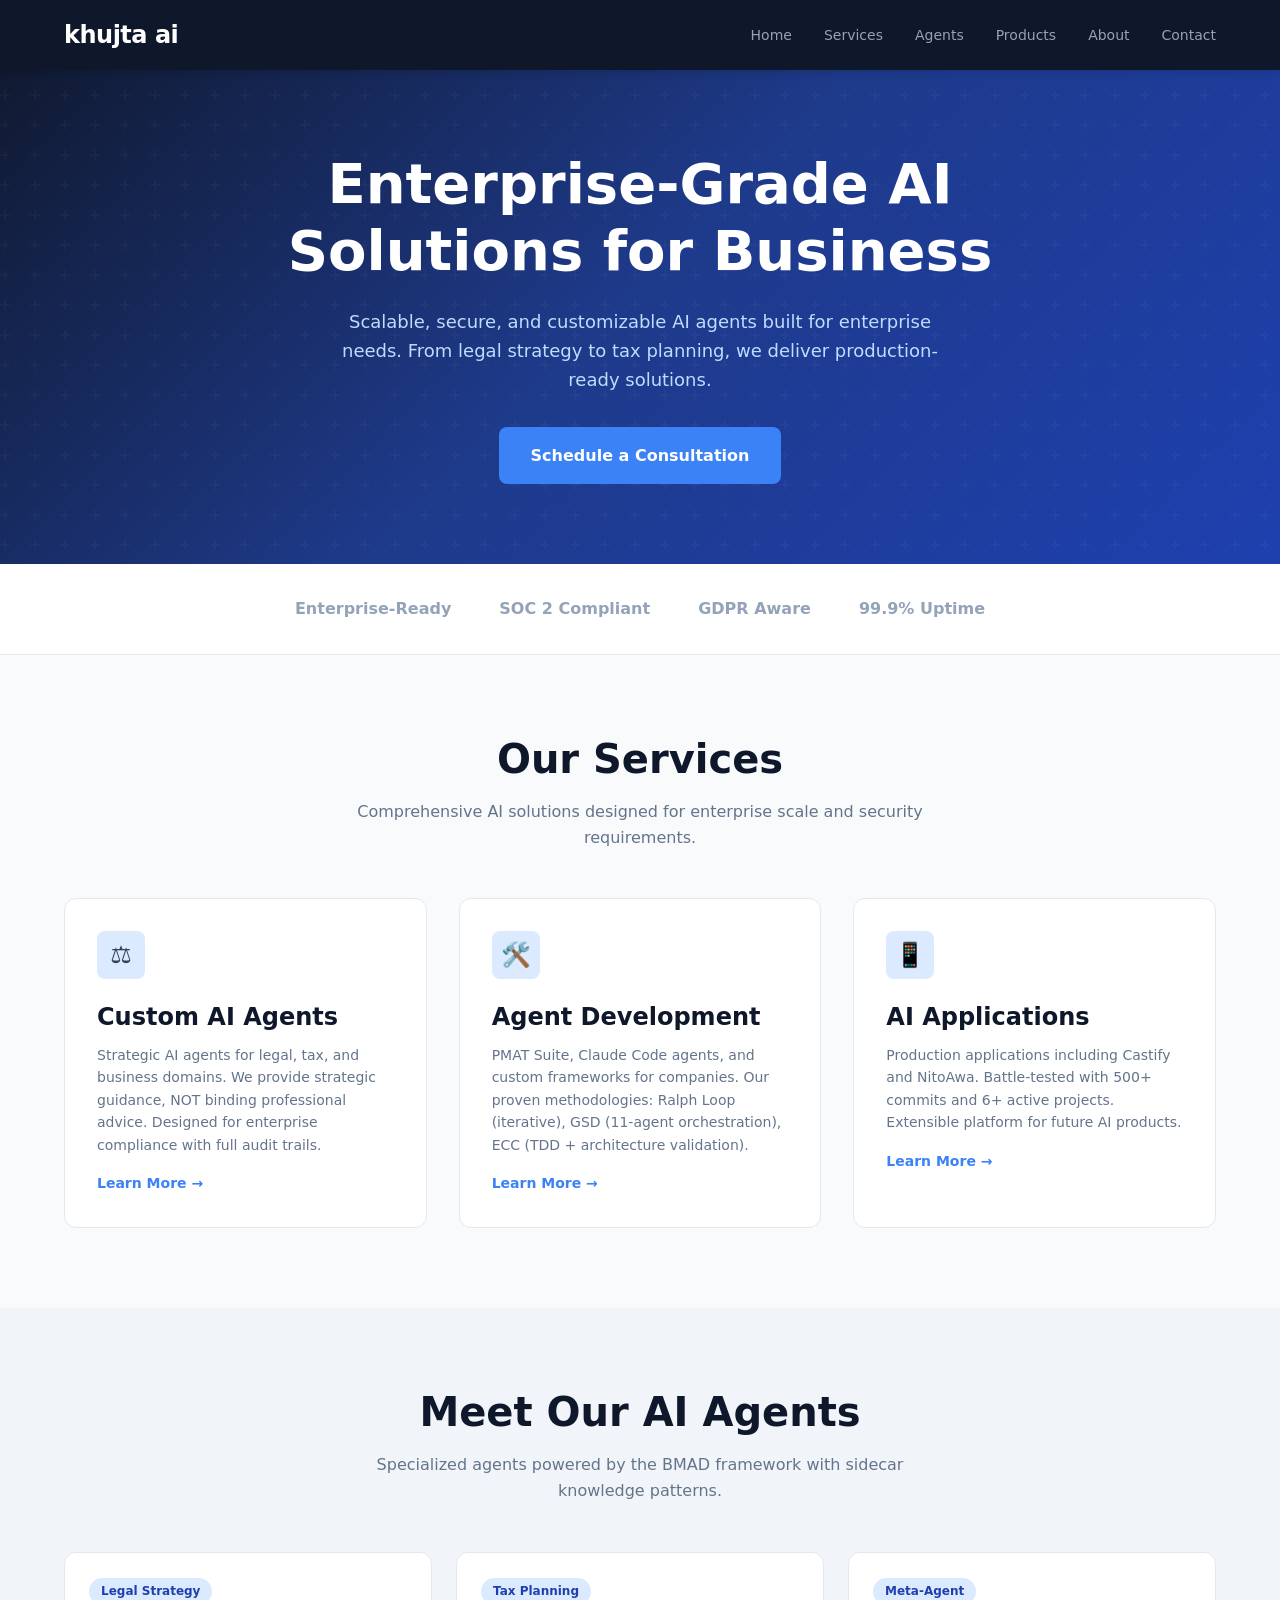
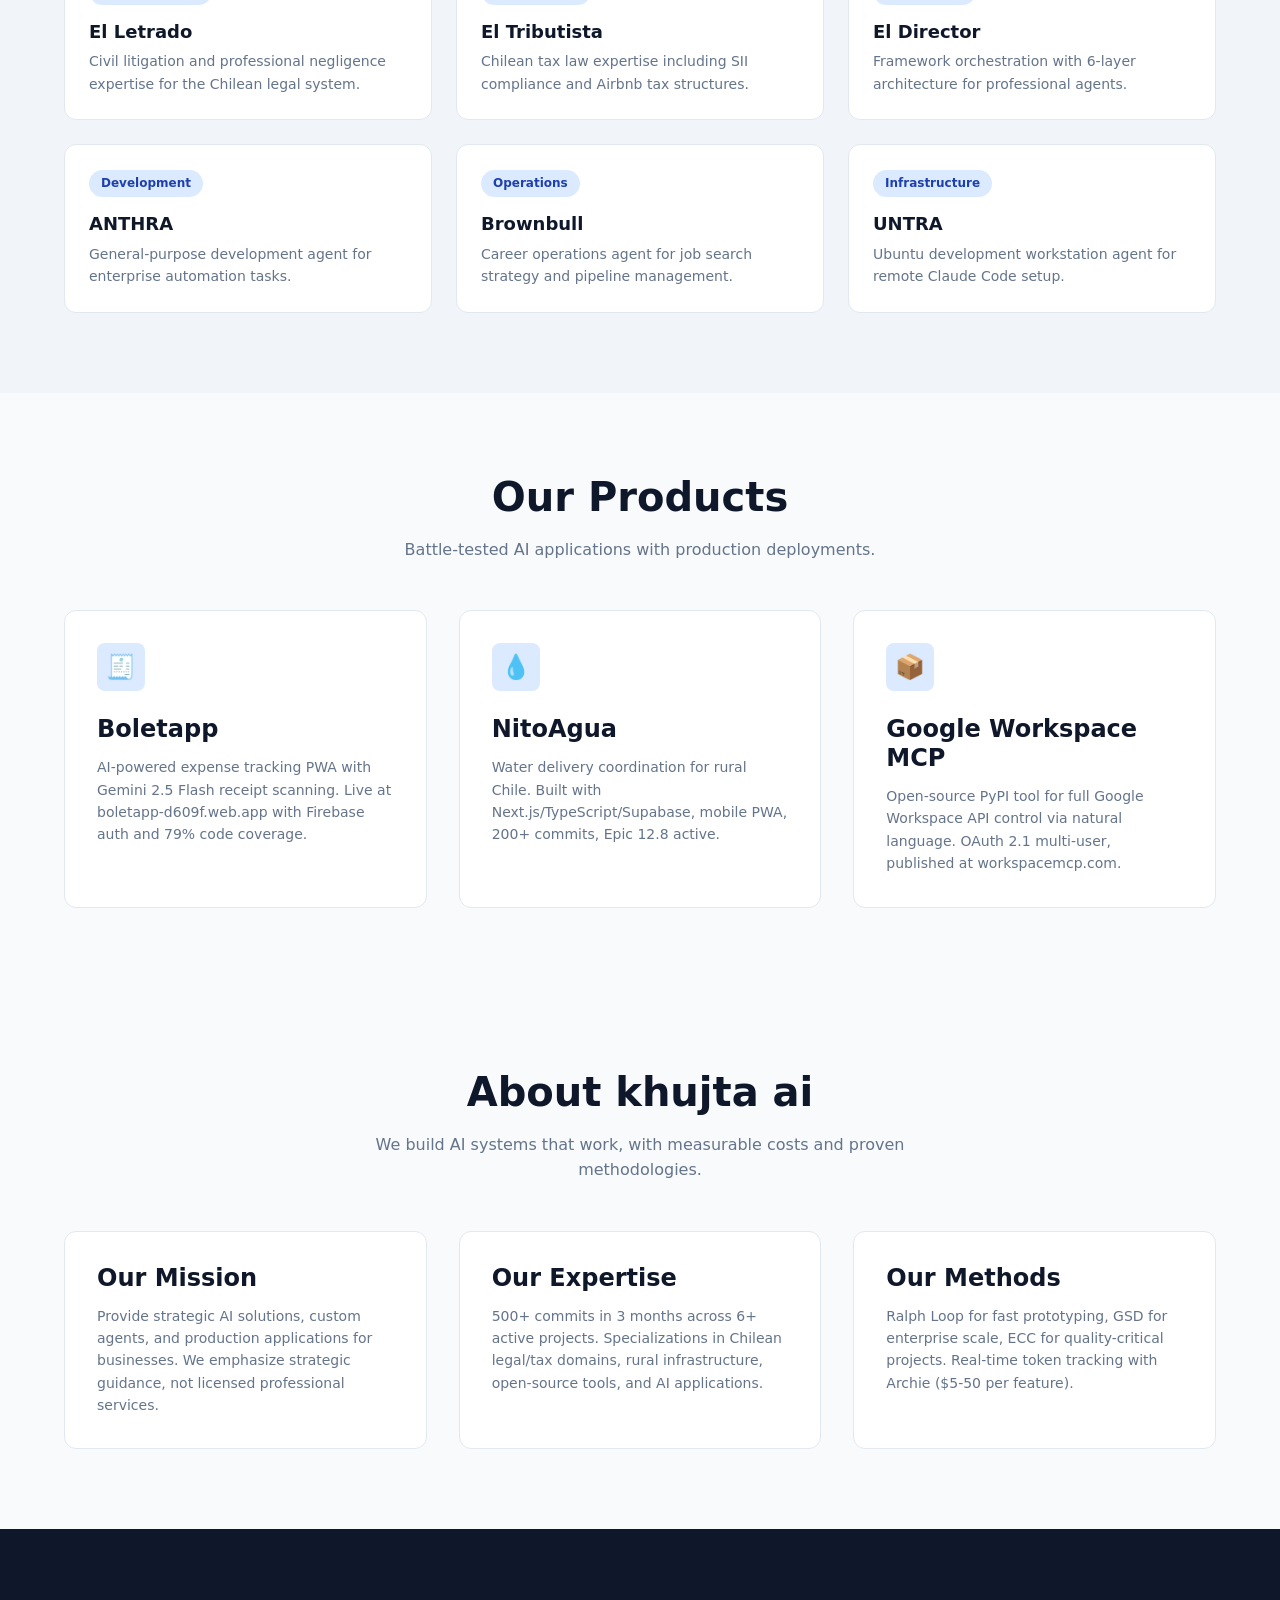
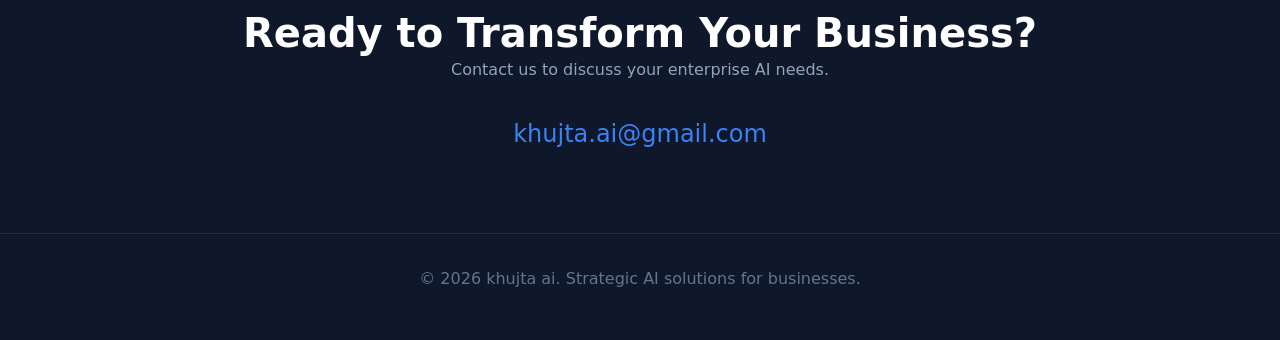
==== index.html @ 97776be6 "feat: US-004 - Services overview section - Added 'Learn More' links to each service card - Updated s" ====
<!DOCTYPE html>
<html lang="en">
<head>
    <meta charset="UTF-8">
    <meta name="viewport" content="width=device-width, initial-scale=1.0">
    <meta name="description" content="khujta ai - Strategic AI solutions for businesses. Custom AI agents, development services, and production applications.">
    <title>khujta ai - Strategic AI Solutions</title>
    <link rel="stylesheet" href="css/styles.css">
    <link rel="icon" type="image/svg+xml" href="data:image/svg+xml,%3Csvg xmlns='http://www.w3.org/2000/svg' viewBox='0 0 100 100'%3E%3Ctext y='.9em' font-size='90'%3E%F0%9F%A4%96%3C/text%3E%3C/svg%3E">
</head>
<body>
    <!-- Navigation -->
    <nav class="navbar">
        <div class="container">
            <a href="#" class="logo">khujta ai</a>
            <button class="mobile-menu-btn" aria-label="Toggle menu">☰</button>
            <ul class="nav-links">
                <li><a href="#">Home</a></li>
                <li><a href="#services">Services</a></li>
                <li><a href="#agents">Agents</a></li>
                <li><a href="#products">Products</a></li>
                <li><a href="#about">About</a></li>
                <li><a href="#contact">Contact</a></li>
            </ul>
        </div>
    </nav>

    <!-- Hero Section -->
    <section class="hero">
        <div class="hero-content">
            <h1>Enterprise-Grade AI Solutions for Business</h1>
            <p>Scalable, secure, and customizable AI agents built for enterprise needs. From legal strategy to tax planning, we deliver production-ready solutions.</p>
            <a href="#contact" class="btn btn-primary">Schedule a Consultation</a>
        </div>
    </section>

    <!-- Trust Indicators -->
    <div class="trust-bar">
        <div class="container">
            <div class="trust-logos">
                <span>Enterprise-Ready</span>
                <span>SOC 2 Compliant</span>
                <span>GDPR Aware</span>
                <span>99.9% Uptime</span>
            </div>
        </div>
    </div>

    <!-- Services Section -->
    <section class="section" id="services">
        <div class="container">
            <div class="section-title">
                <h2>Our Services</h2>
                <p>Comprehensive AI solutions designed for enterprise scale and security requirements.</p>
            </div>
            <div class="services-grid">
                <div class="service-card">
                    <div class="service-icon">⚖️</div>
                    <h3>Custom AI Agents</h3>
                    <p>Strategic AI agents for legal, tax, and business domains. We provide strategic guidance, NOT binding professional advice. Designed for enterprise compliance with full audit trails.</p>
                    <a href="#contact" class="btn-link">Learn More →</a>
                </div>
                <div class="service-card">
                    <div class="service-icon">🛠️</div>
                    <h3>Agent Development</h3>
                    <p>PMAT Suite, Claude Code agents, and custom frameworks for companies. Our proven methodologies: Ralph Loop (iterative), GSD (11-agent orchestration), ECC (TDD + architecture validation).</p>
                    <a href="#contact" class="btn-link">Learn More →</a>
                </div>
                <div class="service-card">
                    <div class="service-icon">📱</div>
                    <h3>AI Applications</h3>
                    <p>Production applications including Castify and NitoAwa. Battle-tested with 500+ commits and 6+ active projects. Extensible platform for future AI products.</p>
                    <a href="#products" class="btn-link">Learn More →</a>
                </div>
            </div>
        </div>
    </section>

    <!-- Agents Section -->
    <section class="section agents-section" id="agents">
        <div class="container">
            <div class="section-title">
                <h2>Meet Our AI Agents</h2>
                <p>Specialized agents powered by the BMAD framework with sidecar knowledge patterns.</p>
            </div>
            <div class="agents-grid">
                <div class="agent-card">
                    <span class="agent-tag">Legal Strategy</span>
                    <h3>El Letrado</h3>
                    <p>Civil litigation and professional negligence expertise for the Chilean legal system.</p>
                </div>
                <div class="agent-card">
                    <span class="agent-tag">Tax Planning</span>
                    <h3>El Tributista</h3>
                    <p>Chilean tax law expertise including SII compliance and Airbnb tax structures.</p>
                </div>
                <div class="agent-card">
                    <span class="agent-tag">Meta-Agent</span>
                    <h3>El Director</h3>
                    <p>Framework orchestration with 6-layer architecture for professional agents.</p>
                </div>
                <div class="agent-card">
                    <span class="agent-tag">Development</span>
                    <h3>ANTHRA</h3>
                    <p>General-purpose development agent for enterprise automation tasks.</p>
                </div>
                <div class="agent-card">
                    <span class="agent-tag">Operations</span>
                    <h3>Brownbull</h3>
                    <p>Career operations agent for job search strategy and pipeline management.</p>
                </div>
                <div class="agent-card">
                    <span class="agent-tag">Infrastructure</span>
                    <h3>UNTRA</h3>
                    <p>Ubuntu development workstation agent for remote Claude Code setup.</p>
                </div>
            </div>
        </div>
    </section>

    <!-- Products Section -->
    <section class="section" id="products">
        <div class="container">
            <div class="section-title">
                <h2>Our Products</h2>
                <p>Battle-tested AI applications with production deployments.</p>
            </div>
            <div class="services-grid">
                <div class="service-card">
                    <div class="service-icon">🧾</div>
                    <h3>Boletapp</h3>
                    <p>AI-powered expense tracking PWA with Gemini 2.5 Flash receipt scanning. Live at boletapp-d609f.web.app with Firebase auth and 79% code coverage.</p>
                </div>
                <div class="service-card">
                    <div class="service-icon">💧</div>
                    <h3>NitoAgua</h3>
                    <p>Water delivery coordination for rural Chile. Built with Next.js/TypeScript/Supabase, mobile PWA, 200+ commits, Epic 12.8 active.</p>
                </div>
                <div class="service-card">
                    <div class="service-icon">📦</div>
                    <h3>Google Workspace MCP</h3>
                    <p>Open-source PyPI tool for full Google Workspace API control via natural language. OAuth 2.1 multi-user, published at workspacemcp.com.</p>
                </div>
            </div>
        </div>
    </section>

    <!-- About Section -->
    <section class="section" id="about">
        <div class="container">
            <div class="section-title">
                <h2>About khujta ai</h2>
                <p>We build AI systems that work, with measurable costs and proven methodologies.</p>
            </div>
            <div class="services-grid">
                <div class="service-card">
                    <h3>Our Mission</h3>
                    <p>Provide strategic AI solutions, custom agents, and production applications for businesses. We emphasize strategic guidance, not licensed professional services.</p>
                </div>
                <div class="service-card">
                    <h3>Our Expertise</h3>
                    <p>500+ commits in 3 months across 6+ active projects. Specializations in Chilean legal/tax domains, rural infrastructure, open-source tools, and AI applications.</p>
                </div>
                <div class="service-card">
                    <h3>Our Methods</h3>
                    <p>Ralph Loop for fast prototyping, GSD for enterprise scale, ECC for quality-critical projects. Real-time token tracking with Archie ($5-50 per feature).</p>
                </div>
            </div>
        </div>
    </section>

    <!-- Contact Section -->
    <section class="section contact-section" id="contact">
        <div class="container">
            <h2>Ready to Transform Your Business?</h2>
            <p>Contact us to discuss your enterprise AI needs.</p>
            <a href="mailto:khujta.ai@gmail.com" class="contact-email">khujta.ai@gmail.com</a>
        </div>
    </section>

    <!-- Footer -->
    <footer class="footer">
        <div class="container">
            <p>&copy; 2026 khujta ai. Strategic AI solutions for businesses.</p>
        </div>
    </footer>

    <script>
        // Mobile menu toggle
        const mobileMenuBtn = document.querySelector('.mobile-menu-btn');
        const navLinks = document.querySelector('.nav-links');

        mobileMenuBtn.addEventListener('click', () => {
            navLinks.classList.toggle('active');
            mobileMenuBtn.textContent = navLinks.classList.contains('active') ? '✕' : '☰';
        });

        // Close mobile menu when clicking a link
        document.querySelectorAll('.nav-links a').forEach(link => {
            link.addEventListener('click', () => {
                navLinks.classList.remove('active');
                mobileMenuBtn.textContent = '☰';
            });
        });
    </script>
</body>
</html>
---- css/styles.css ----
/* khujta ai - Main Stylesheet */
/* Based on enterprise mockup design */

:root {
    /* Colors */
    --primary: #0f172a;
    --secondary: #1e40af;
    --accent: #3b82f6;
    --text: #334155;
    --text-light: #64748b;
    --light: #f8fafc;
    --white: #ffffff;
    --border: #e2e8f0;

    /* Typography */
    --font-sans: 'Segoe UI', system-ui, -apple-system, sans-serif;
    --font-size-xs: 0.75rem;
    --font-size-sm: 0.875rem;
    --font-size-base: 1rem;
    --font-size-lg: 1.125rem;
    --font-size-xl: 1.25rem;
    --font-size-2xl: 1.5rem;
    --font-size-3xl: 2rem;
    --font-size-4xl: 2.5rem;
    --font-size-5xl: 3.5rem;

    /* Spacing */
    --space-1: 0.25rem;
    --space-2: 0.5rem;
    --space-3: 0.75rem;
    --space-4: 1rem;
    --space-6: 1.5rem;
    --space-8: 2rem;
    --space-12: 3rem;
    --space-16: 4rem;
    --space-20: 5rem;

    /* Layout */
    --max-width: 1200px;
    --header-height: 70px;

    /* Effects */
    --shadow-sm: 0 1px 2px rgba(0, 0, 0, 0.05);
    --shadow-md: 0 4px 6px rgba(0, 0, 0, 0.1);
    --shadow-lg: 0 10px 15px rgba(0, 0, 0, 0.1);
    --shadow-xl: 0 20px 25px rgba(0, 0, 0, 0.15);
    --radius-sm: 4px;
    --radius-md: 8px;
    --radius-lg: 12px;
    --radius-xl: 16px;
    --transition: all 0.3s ease;
}

/* Reset */
*, *::before, *::after {
    box-sizing: border-box;
    margin: 0;
    padding: 0;
}

html {
    scroll-behavior: smooth;
}

body {
    font-family: var(--font-sans);
    font-size: var(--font-size-base);
    line-height: 1.6;
    color: var(--text);
    background: var(--light);
    -webkit-font-smoothing: antialiased;
    -moz-osx-font-smoothing: grayscale;
}

/* Typography */
h1, h2, h3, h4, h5, h6 {
    color: var(--primary);
    font-weight: 700;
    line-height: 1.2;
}

h1 { font-size: var(--font-size-5xl); }
h2 { font-size: var(--font-size-4xl); }
h3 { font-size: var(--font-size-2xl); }
h4 { font-size: var(--font-size-xl); }

p {
    margin-bottom: var(--space-4);
}

a {
    color: var(--accent);
    text-decoration: none;
    transition: var(--transition);
}

a:hover {
    text-decoration: underline;
}

/* Container */
.container {
    max-width: var(--max-width);
    margin: 0 auto;
    padding: 0 var(--space-6);
}

/* Navigation */
.navbar {
    position: fixed;
    top: 0;
    left: 0;
    right: 0;
    height: var(--header-height);
    background: var(--primary);
    z-index: 1000;
    box-shadow: var(--shadow-md);
}

.navbar .container {
    display: flex;
    justify-content: space-between;
    align-items: center;
    height: 100%;
}

.logo {
    font-size: var(--font-size-2xl);
    font-weight: 700;
    color: var(--white);
    letter-spacing: -0.5px;
}

.nav-links {
    display: flex;
    gap: var(--space-8);
    list-style: none;
}

.nav-links a {
    color: #94a3b8;
    font-size: var(--font-size-sm);
    font-weight: 500;
    transition: var(--transition);
}

.nav-links a:hover {
    color: var(--white);
    text-decoration: none;
}

/* Mobile Navigation */
.mobile-menu-btn {
    display: none;
    background: none;
    border: none;
    color: var(--white);
    font-size: var(--font-size-2xl);
    cursor: pointer;
}

/* Hero Section */
.hero {
    background: linear-gradient(135deg, var(--primary) 0%, #1e3a8a 50%, var(--secondary) 100%);
    color: var(--white);
    padding: calc(var(--header-height) + var(--space-20)) var(--space-6) var(--space-20);
    text-align: center;
    position: relative;
    overflow: hidden;
}

.hero::before {
    content: '';
    position: absolute;
    top: 0;
    left: 0;
    right: 0;
    bottom: 0;
    background: url("data:image/svg+xml,%3Csvg width='60' height='60' viewBox='0 0 60 60' xmlns='http://www.w3.org/2000/svg'%3E%3Cg fill='none' fill-rule='evenodd'%3E%3Cg fill='%23ffffff' fill-opacity='0.05'%3E%3Cpath d='M36 34v-4h-2v4h-4v2h4v4h2v-4h4v-2h-4zm0-30V0h-2v4h-4v2h4v4h2V6h4V4h-4zM6 34v-4H4v4H0v2h4v4h2v-4h4v-2H6zM6 4V0H4v4H0v2h4v4h2V6h4V4H6z'/%3E%3C/g%3E%3C/g%3E%3C/svg%3E");
    opacity: 0.5;
}

.hero-content {
    position: relative;
    max-width: 800px;
    margin: 0 auto;
}

.hero h1 {
    color: var(--white);
    margin-bottom: var(--space-6);
}

.hero p {
    font-size: var(--font-size-lg);
    color: #bfdbfe;
    margin-bottom: var(--space-8);
    max-width: 600px;
    margin-left: auto;
    margin-right: auto;
}

/* Buttons */
.btn {
    display: inline-block;
    padding: var(--space-4) var(--space-8);
    border-radius: var(--radius-md);
    font-weight: 600;
    text-decoration: none;
    transition: var(--transition);
    cursor: pointer;
    border: none;
}

.btn-primary {
    background: var(--accent);
    color: var(--white);
}

.btn-primary:hover {
    background: #2563eb;
    transform: translateY(-2px);
    box-shadow: var(--shadow-lg);
    text-decoration: none;
}

.btn-secondary {
    background: transparent;
    color: var(--white);
    border: 2px solid rgba(255, 255, 255, 0.3);
}

.btn-secondary:hover {
    border-color: var(--white);
    text-decoration: none;
}

.btn-link {
    display: inline-block;
    margin-top: var(--space-4);
    color: var(--accent);
    font-weight: 600;
    font-size: var(--font-size-sm);
}

.btn-link:hover {
    text-decoration: none;
    color: #2563eb;
}

/* Sections */
.section {
    padding: var(--space-20) 0;
}

.section-title {
    text-align: center;
    margin-bottom: var(--space-12);
}

.section-title h2 {
    margin-bottom: var(--space-4);
}

.section-title p {
    color: var(--text-light);
    max-width: 600px;
    margin: 0 auto;
}

/* Services Grid */
.services-grid {
    display: grid;
    grid-template-columns: repeat(auto-fit, minmax(300px, 1fr));
    gap: var(--space-8);
}

.service-card {
    background: var(--white);
    border-radius: var(--radius-lg);
    padding: var(--space-8);
    border: 1px solid var(--border);
    transition: var(--transition);
}

.service-card:hover {
    transform: translateY(-4px);
    box-shadow: var(--shadow-xl);
}

.service-icon {
    width: 48px;
    height: 48px;
    background: #dbeafe;
    border-radius: var(--radius-md);
    display: flex;
    align-items: center;
    justify-content: center;
    font-size: 1.5rem;
    margin-bottom: var(--space-6);
}

.service-card h3 {
    margin-bottom: var(--space-3);
}

.service-card p {
    color: var(--text-light);
    font-size: var(--font-size-sm);
    margin-bottom: 0;
}

/* Agents Grid */
.agents-section {
    background: #f1f5f9;
}

.agents-grid {
    display: grid;
    grid-template-columns: repeat(auto-fit, minmax(280px, 1fr));
    gap: var(--space-6);
}

.agent-card {
    background: var(--white);
    border-radius: var(--radius-lg);
    padding: var(--space-6);
    border: 1px solid var(--border);
}

.agent-tag {
    display: inline-block;
    background: #dbeafe;
    color: #1e40af;
    padding: var(--space-1) var(--space-3);
    border-radius: 20px;
    font-size: var(--font-size-xs);
    font-weight: 600;
    margin-bottom: var(--space-4);
}

.agent-card h3 {
    font-size: var(--font-size-lg);
    margin-bottom: var(--space-2);
}

.agent-card p {
    color: var(--text-light);
    font-size: var(--font-size-sm);
    margin-bottom: 0;
}

/* Trust Bar */
.trust-bar {
    background: var(--white);
    padding: var(--space-8) 0;
    border-bottom: 1px solid var(--border);
}

.trust-logos {
    display: flex;
    justify-content: center;
    gap: var(--space-12);
    flex-wrap: wrap;
    color: #94a3b8;
    font-weight: 600;
}

/* Contact Section */
.contact-section {
    background: var(--primary);
    color: var(--white);
    text-align: center;
}

.contact-section h2 {
    color: var(--white);
}

.contact-section p {
    color: #94a3b8;
    margin-bottom: var(--space-8);
}

.contact-email {
    font-size: var(--font-size-2xl);
    color: var(--accent);
    text-decoration: none;
}

.contact-email:hover {
    text-decoration: underline;
}

/* Footer */
.footer {
    background: var(--primary);
    color: #64748b;
    padding: var(--space-8) 0;
    text-align: center;
    border-top: 1px solid #1e293b;
}

/* Utility Classes */
.text-center { text-align: center; }
.mb-0 { margin-bottom: 0; }
.mb-4 { margin-bottom: var(--space-4); }
.mb-8 { margin-bottom: var(--space-8); }

/* Responsive Breakpoints */
/* Tablet */
@media (max-width: 992px) {
    :root {
        --font-size-5xl: 2.5rem;
        --font-size-4xl: 2rem;
    }

    .hero {
        padding-top: calc(var(--header-height) + var(--space-12));
    }
}

/* Mobile */
@media (max-width: 768px) {
    .nav-links {
        display: none;
    }

    .mobile-menu-btn {
        display: block;
    }

    .nav-links.active {
        display: flex;
        flex-direction: column;
        position: absolute;
        top: var(--header-height);
        left: 0;
        right: 0;
        background: var(--primary);
        padding: var(--space-4);
        gap: var(--space-4);
    }

    h1 { font-size: 2rem; }
    h2 { font-size: 1.75rem; }

    .trust-logos {
        gap: var(--space-6);
        font-size: var(--font-size-sm);
    }

    .services-grid,
    .agents-grid {
        grid-template-columns: 1fr;
    }
}

/* Small Mobile */
@media (max-width: 480px) {
    :root {
        --font-size-5xl: 2rem;
        --font-size-4xl: 1.5rem;
    }

    .container {
        padding: 0 var(--space-4);
    }

    .hero p {
        font-size: var(--font-size-base);
    }

    .btn {
        padding: var(--space-3) var(--space-6);
    }
}
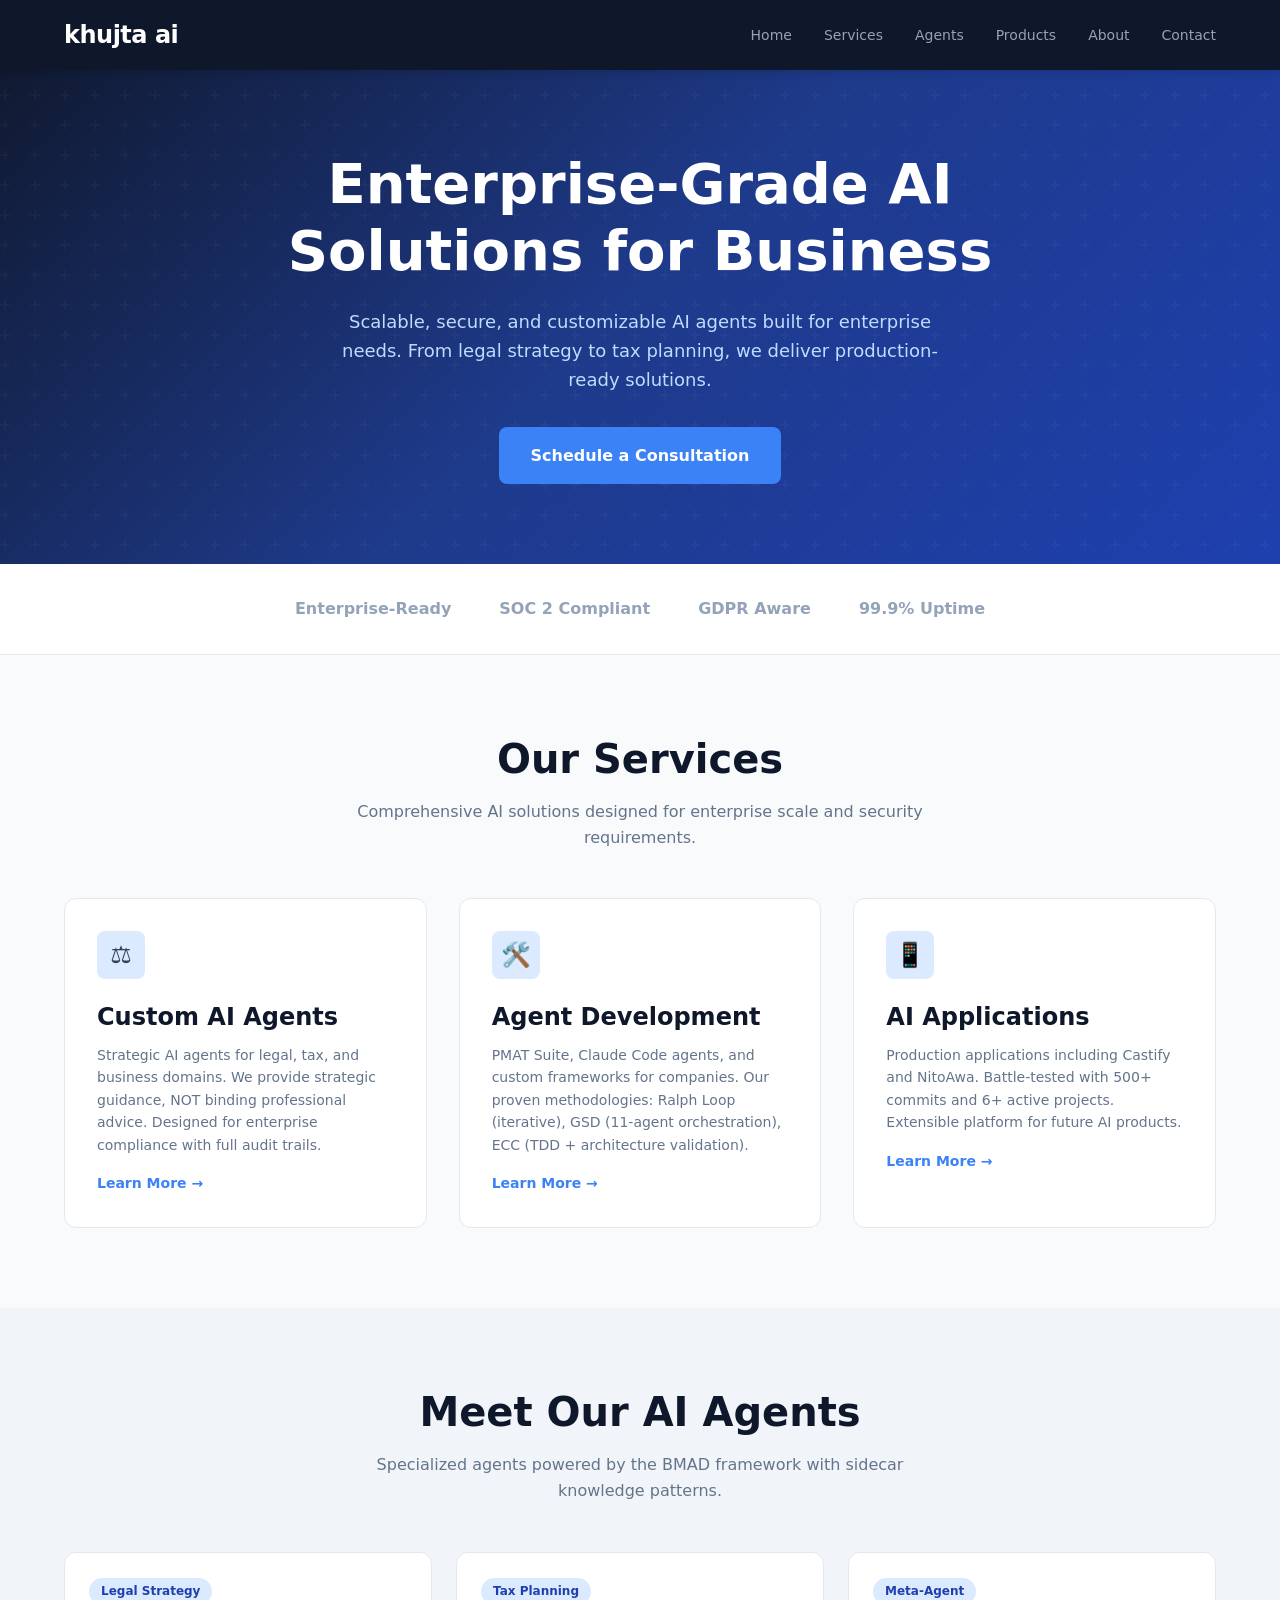
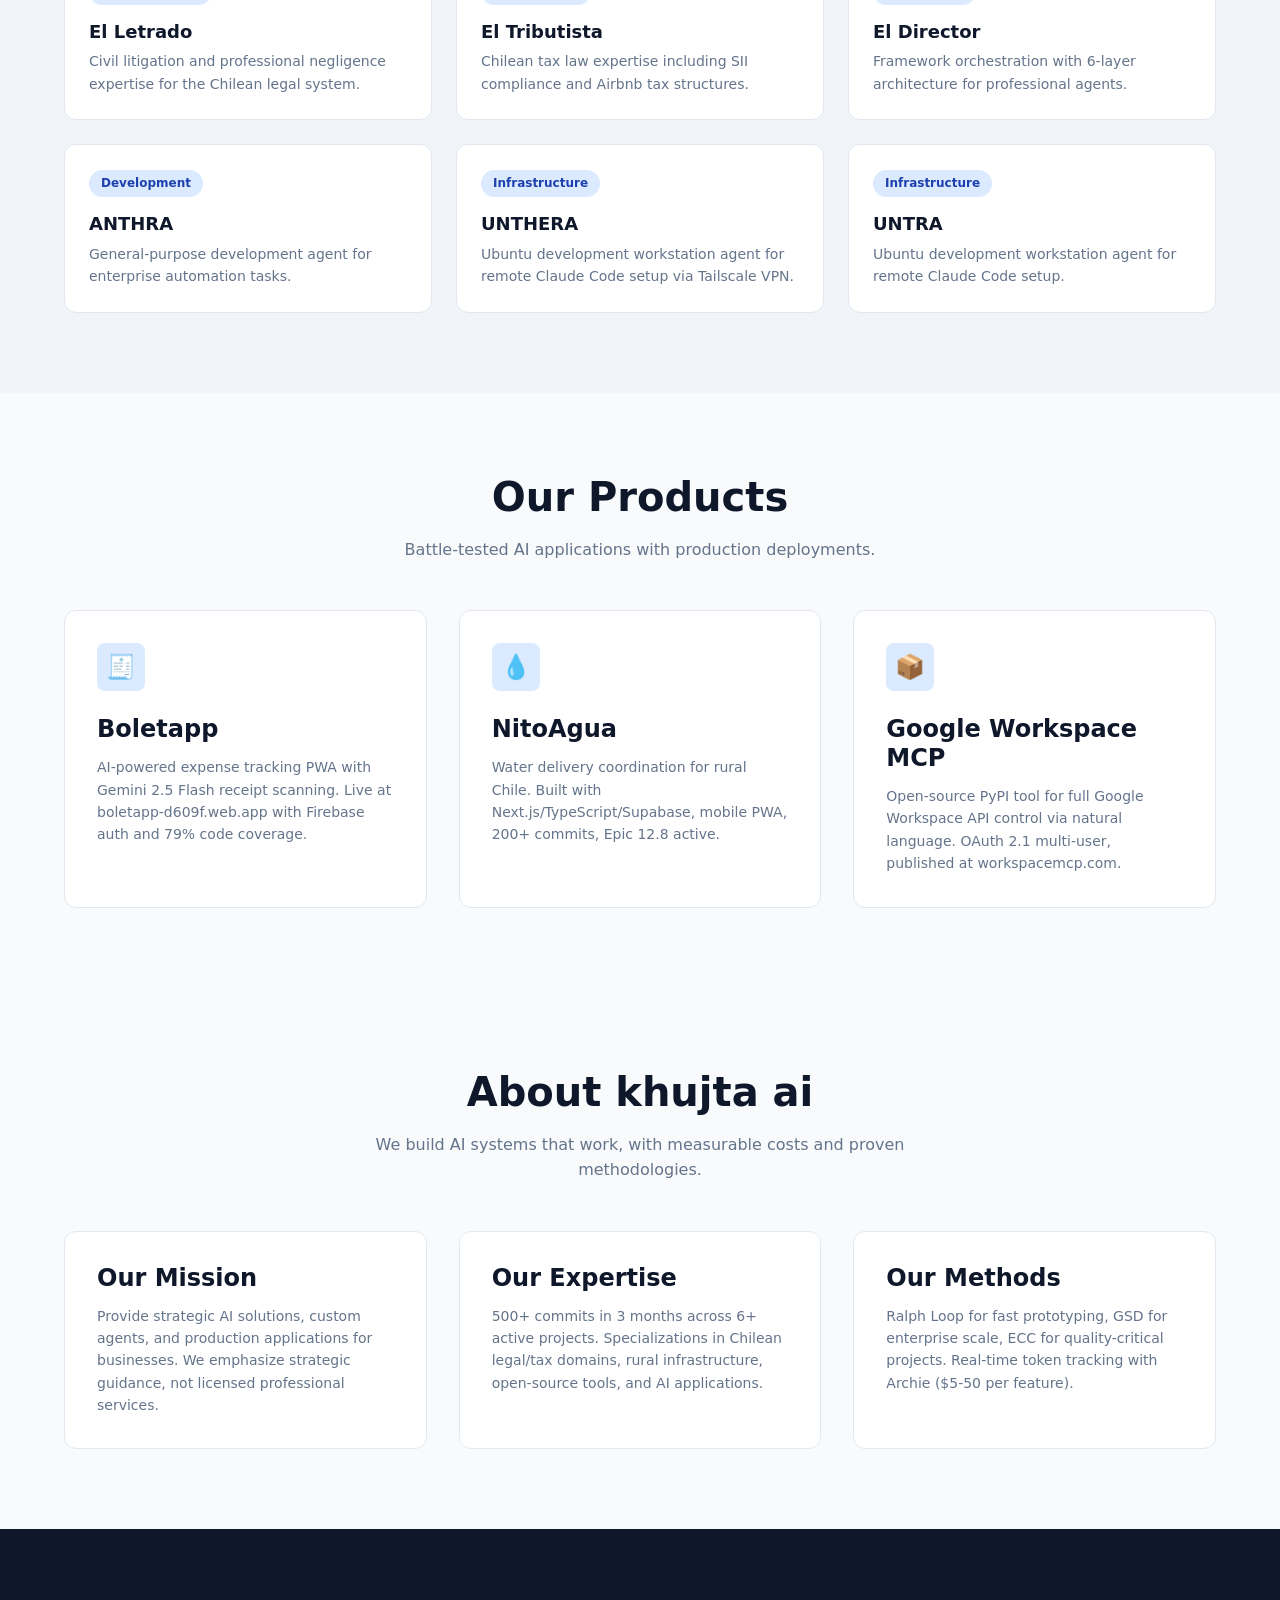
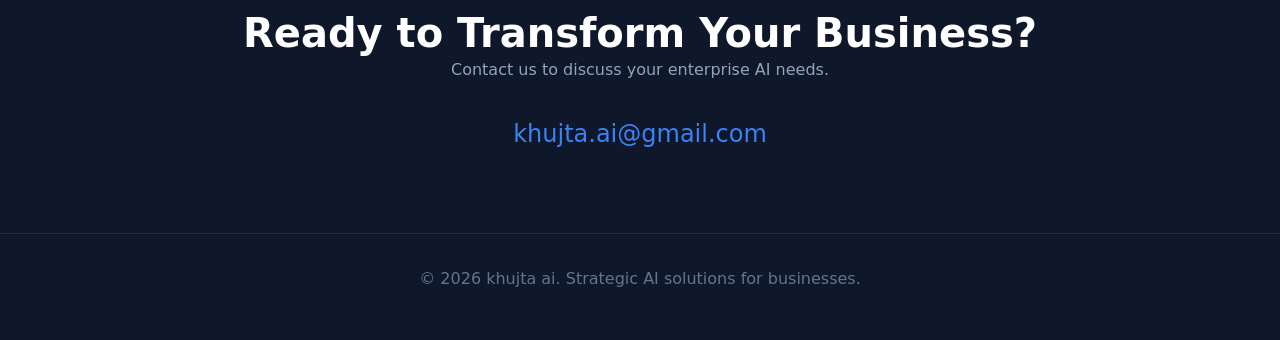
==== commit 14c4d9be: "feat: US-005 - Agent portfolio showcase - Updated agents to include required agents: ANTHRA, UNTRA, " ====
--- a/index.html
+++ b/index.html
@@ -105,9 +105,9 @@
                     <p>General-purpose development agent for enterprise automation tasks.</p>
                 </div>
                 <div class="agent-card">
-                    <span class="agent-tag">Operations</span>
-                    <h3>Brownbull</h3>
-                    <p>Career operations agent for job search strategy and pipeline management.</p>
+                    <span class="agent-tag">Infrastructure</span>
+                    <h3>UNTHERA</h3>
+                    <p>Ubuntu development workstation agent for remote Claude Code setup via Tailscale VPN.</p>
                 </div>
                 <div class="agent-card">
                     <span class="agent-tag">Infrastructure</span>
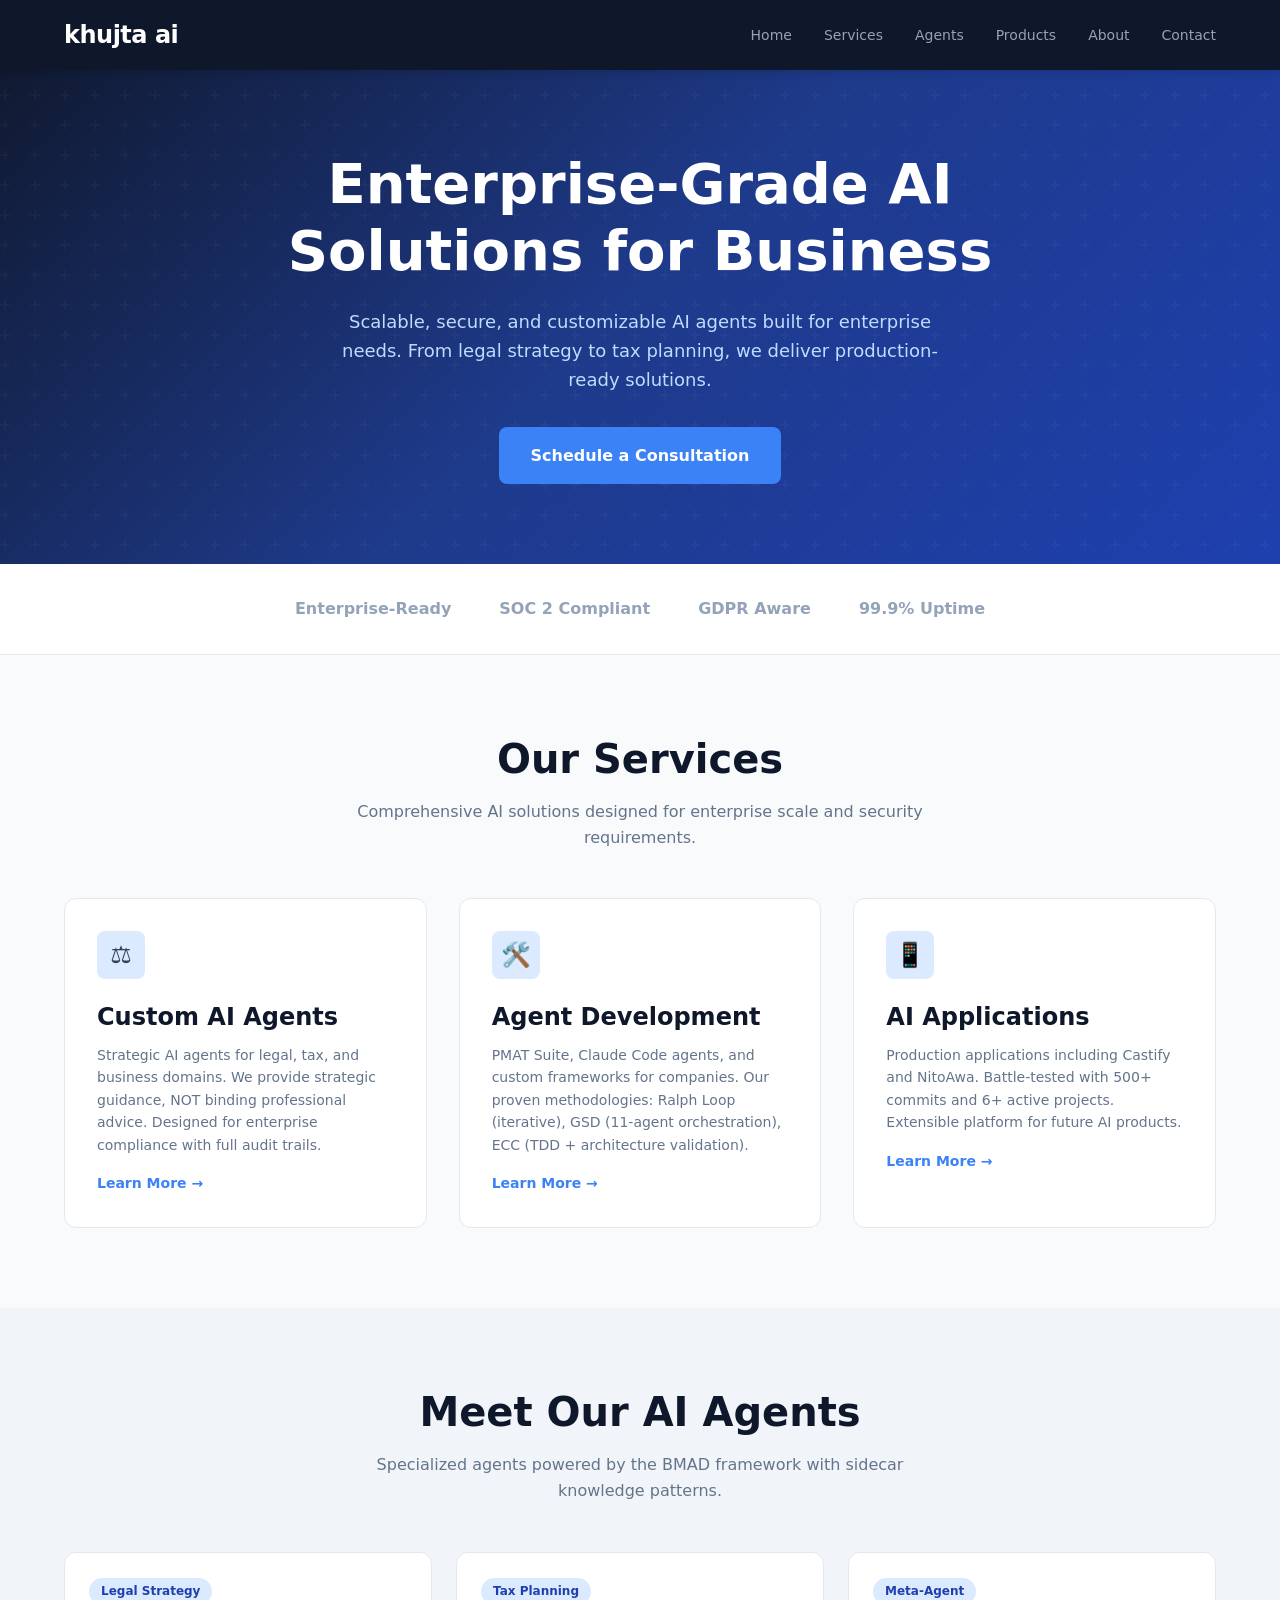
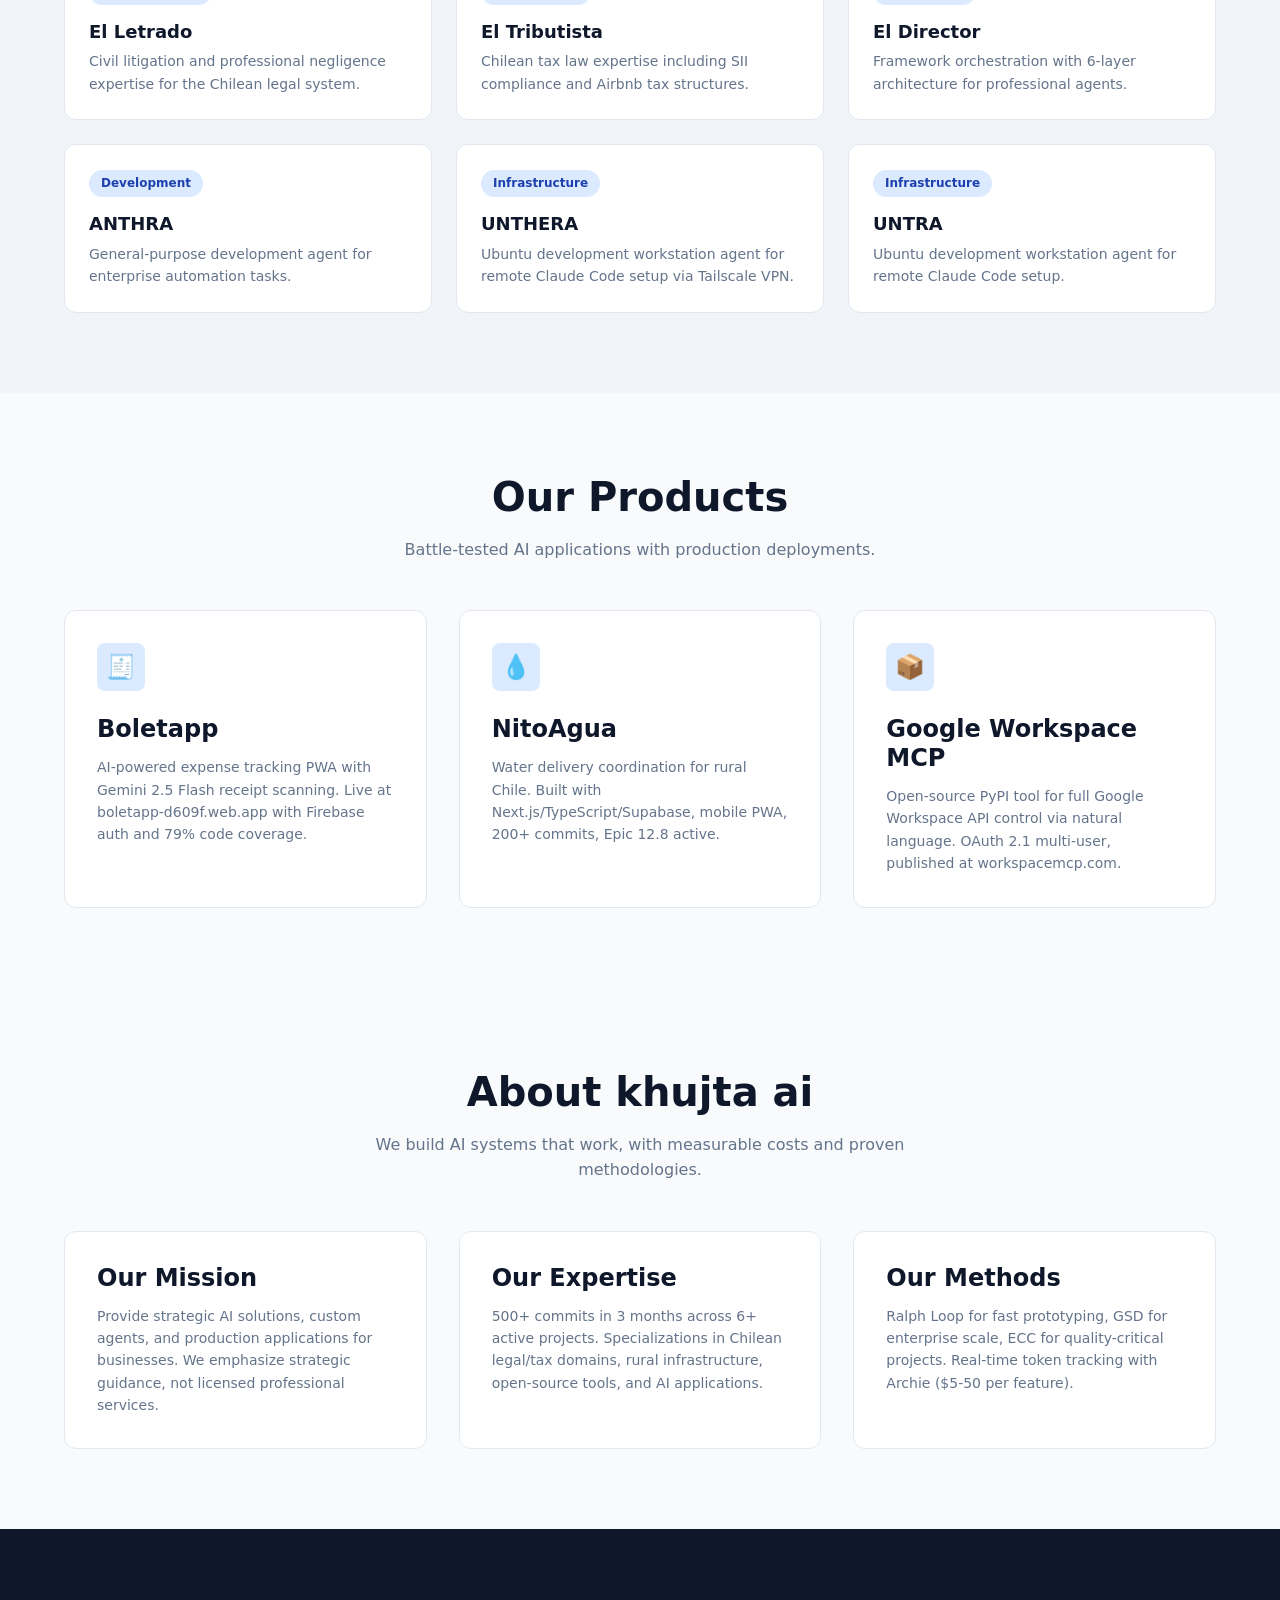
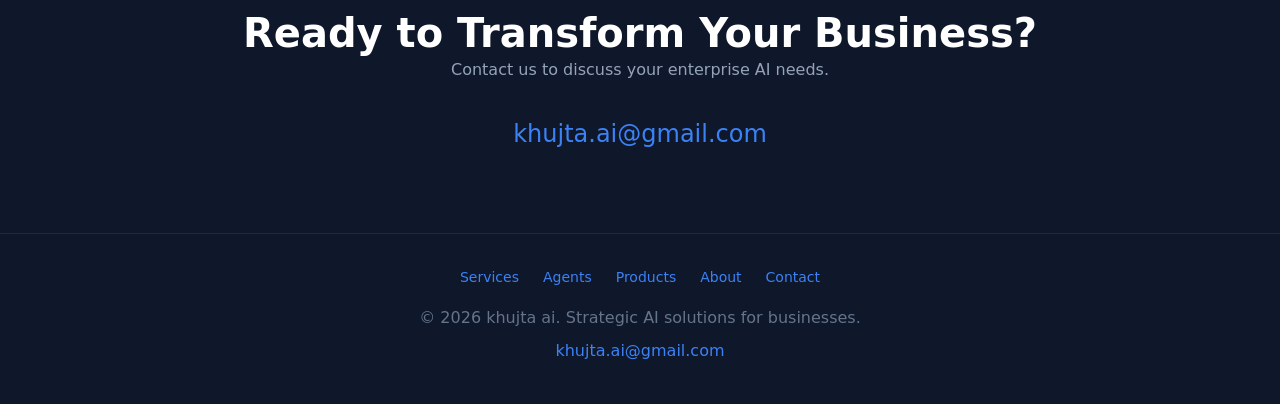
==== commit 6ed1c91a: "feat: US-006 - Products section and footer with contact info - Updated footer with links to key page" ====
--- a/index.html
+++ b/index.html
@@ -181,7 +181,15 @@
     <!-- Footer -->
     <footer class="footer">
         <div class="container">
+            <div class="footer-links">
+                <a href="#services">Services</a>
+                <a href="#agents">Agents</a>
+                <a href="#products">Products</a>
+                <a href="#about">About</a>
+                <a href="#contact">Contact</a>
+            </div>
             <p>&copy; 2026 khujta ai. Strategic AI solutions for businesses.</p>
+            <p><a href="mailto:khujta.ai@gmail.com">khujta.ai@gmail.com</a></p>
         </div>
     </footer>
 
--- a/css/styles.css
+++ b/css/styles.css
@@ -401,6 +401,33 @@
     border-top: 1px solid #1e293b;
 }
 
+.footer-links {
+    display: flex;
+    justify-content: center;
+    gap: var(--space-6);
+    margin-bottom: var(--space-4);
+    flex-wrap: wrap;
+}
+
+.footer-links a {
+    color: #94a3b8;
+    font-size: var(--font-size-sm);
+    transition: var(--transition);
+}
+
+.footer-links a:hover {
+    color: var(--white);
+    text-decoration: none;
+}
+
+.footer p {
+    margin-bottom: var(--space-2);
+}
+
+.footer a {
+    color: var(--accent);
+}
+
 /* Utility Classes */
 .text-center { text-align: center; }
 .mb-0 { margin-bottom: 0; }
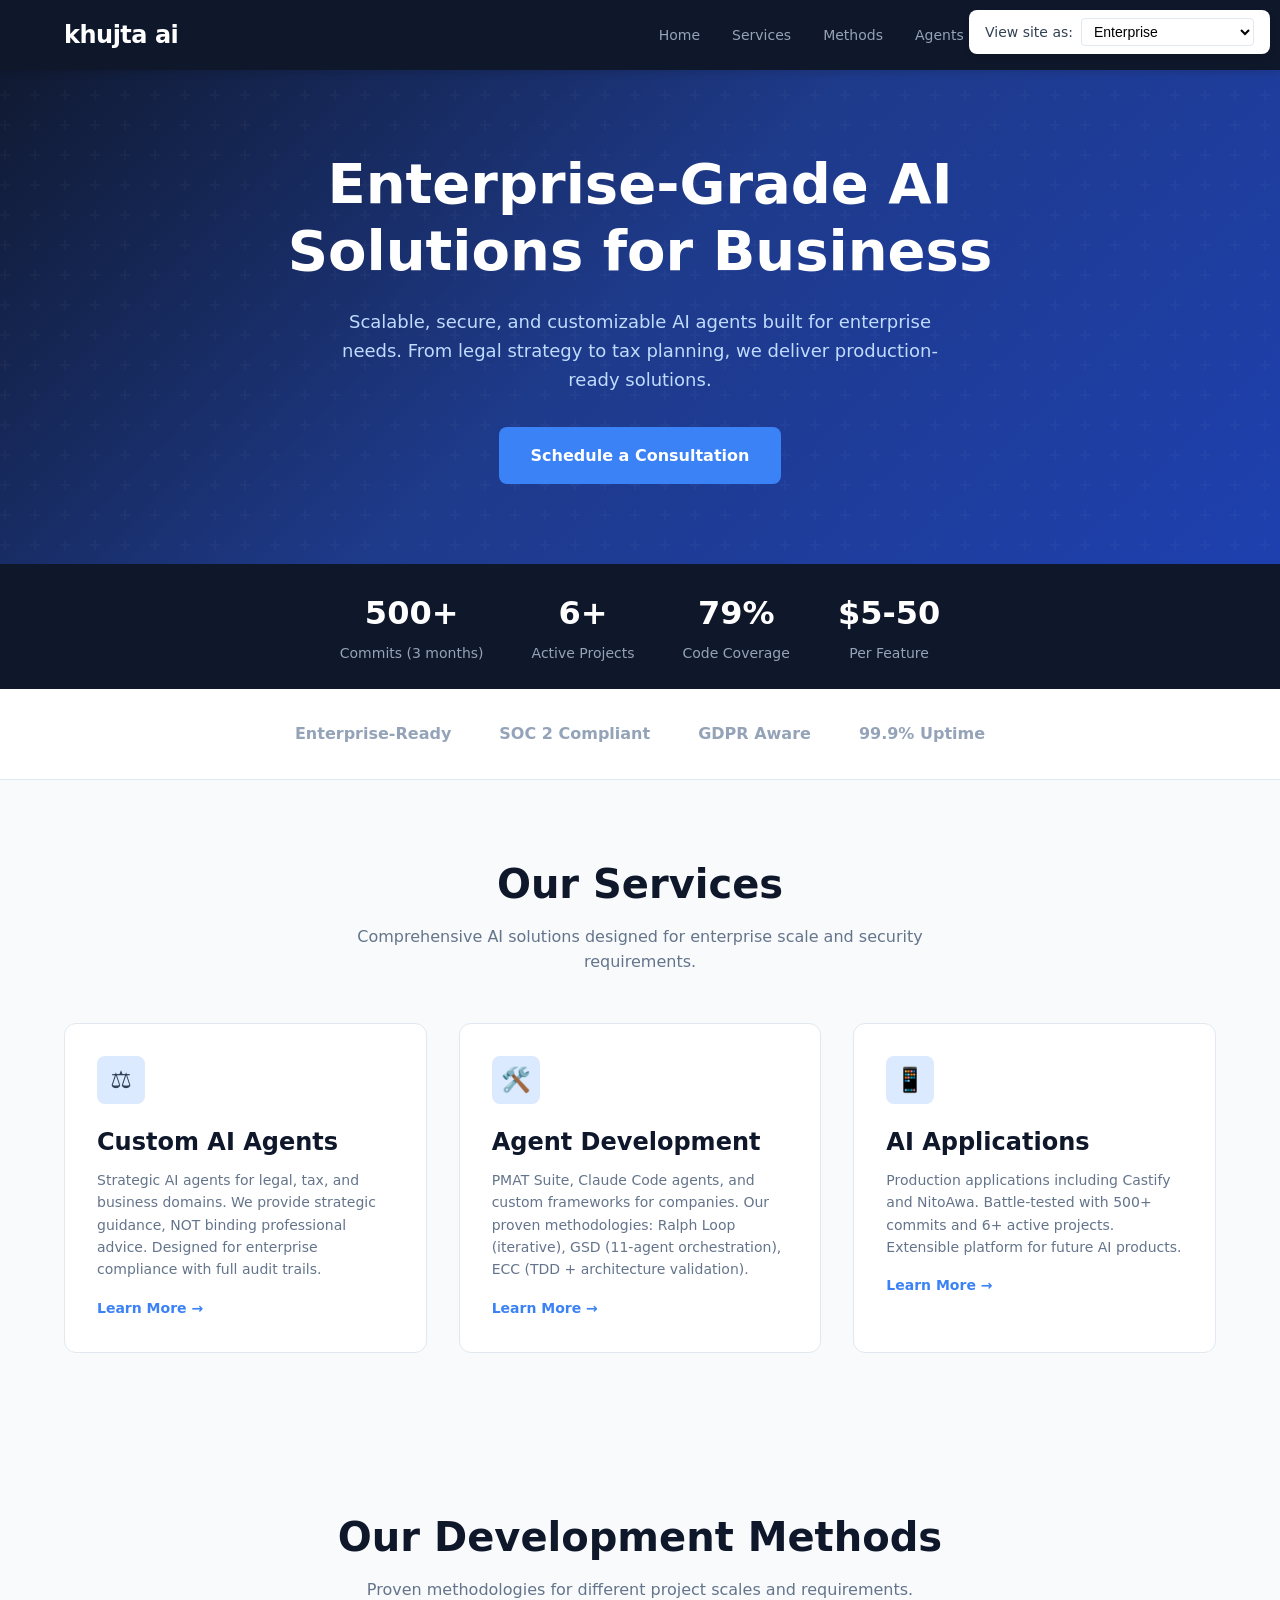
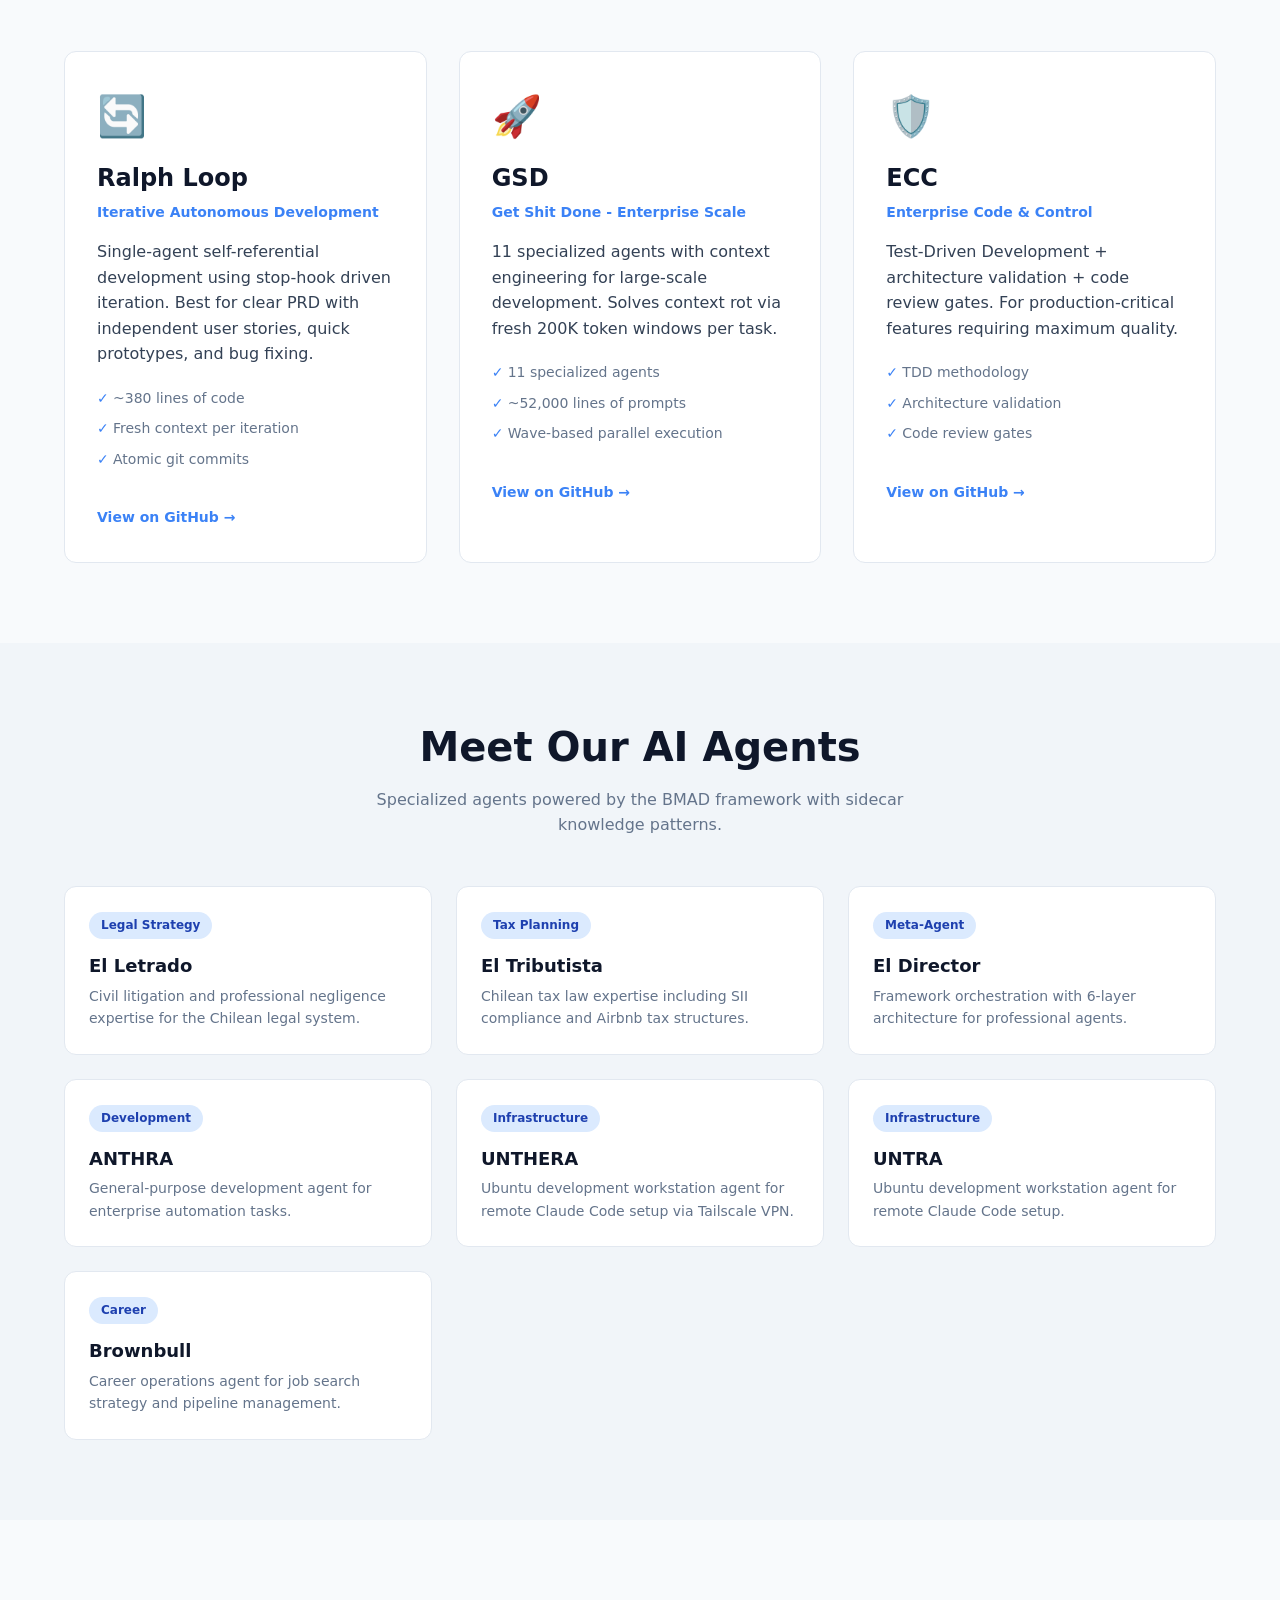
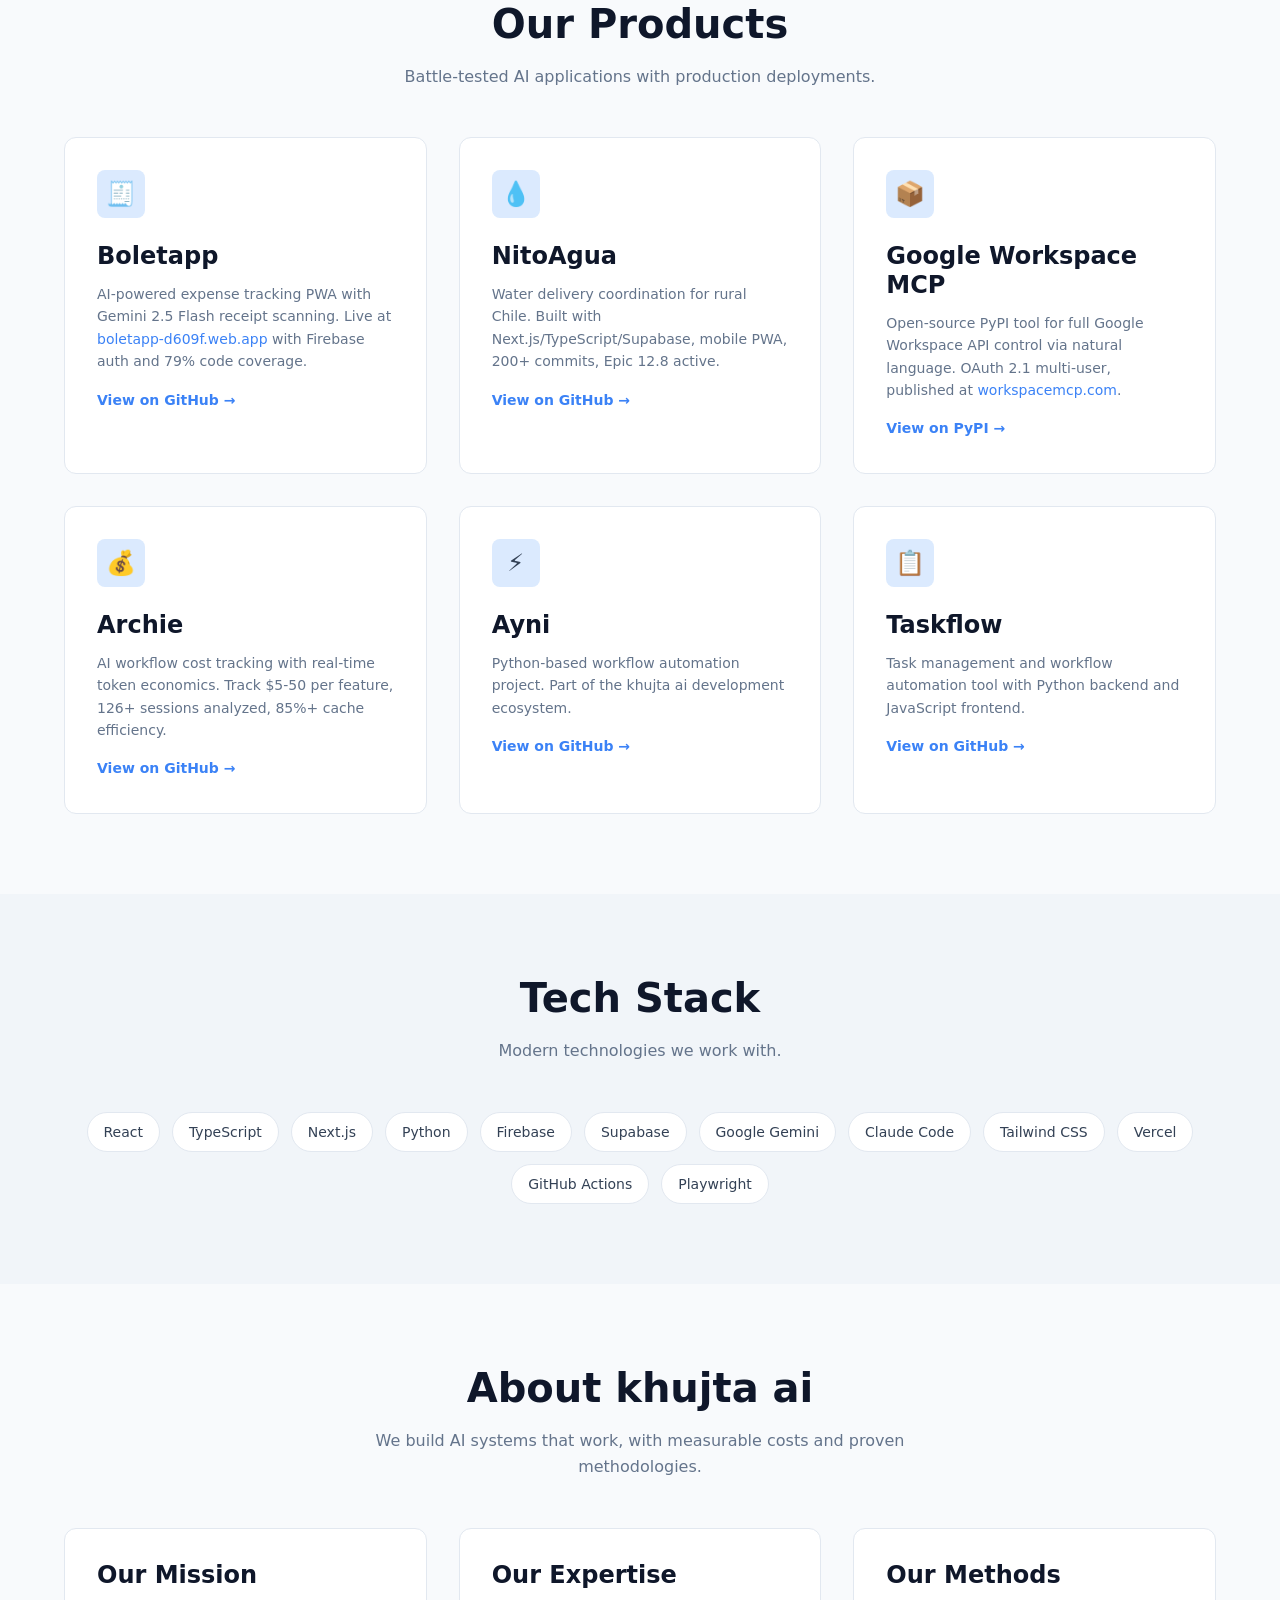
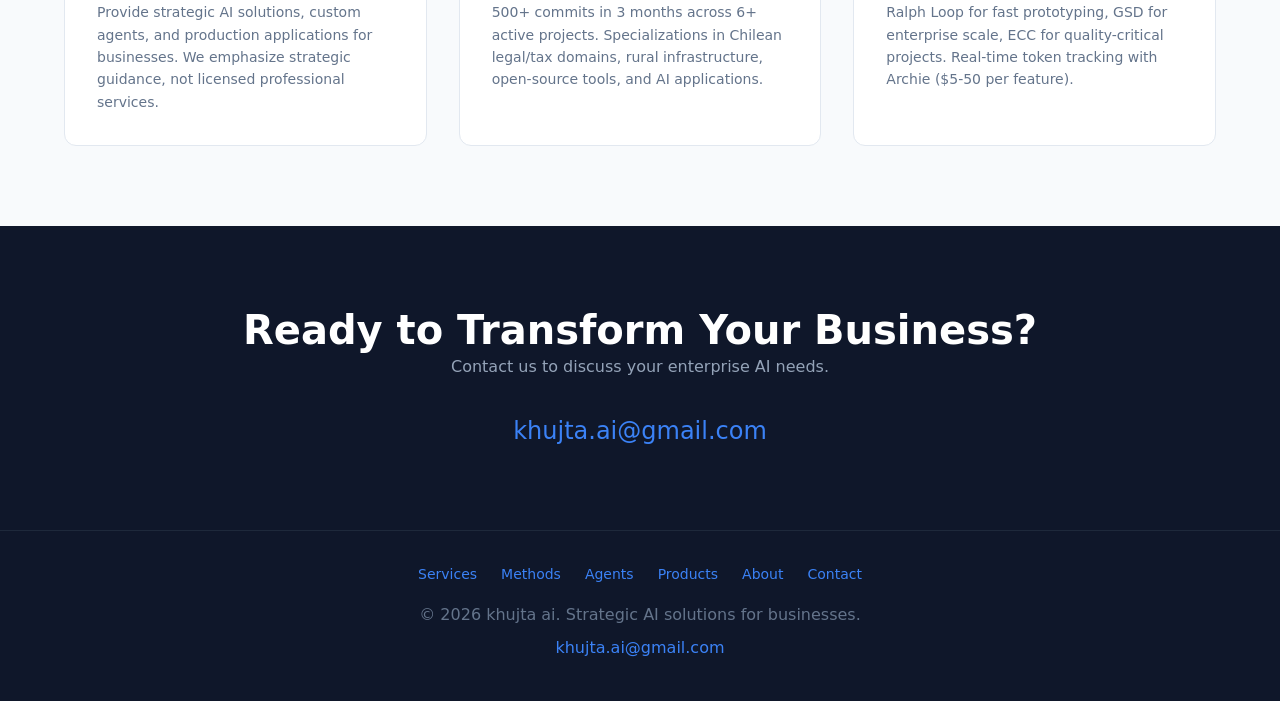
==== commit dd6cced4: "feat: Add methodologies, products, tech stack, and version selector - Added Methods section with Ral" ====
--- a/index.html
+++ b/index.html
@@ -4,11 +4,31 @@
     <meta charset="UTF-8">
     <meta name="viewport" content="width=device-width, initial-scale=1.0">
     <meta name="description" content="khujta ai - Strategic AI solutions for businesses. Custom AI agents, development services, and production applications.">
+
+    <!-- Open Graph / Social -->
+    <meta property="og:title" content="khujta ai - Strategic AI Solutions">
+    <meta property="og:description" content="Enterprise-grade AI solutions for businesses. Custom AI agents, development services, and production applications.">
+    <meta property="og:type" content="website">
+    <meta property="og:url" content="https://brownbull.github.io/khujta_landing/">
+    <meta property="og:image" content="data:image/svg+xml,%3Csvg xmlns='http://www.w3.org/2000/svg' viewBox='0 0 100 100'%3E%3Ctext y='.9em' font-size='90'%3E%F0%9F%A4%96%3C/text%3E%3C/svg%3E">
+
     <title>khujta ai - Strategic AI Solutions</title>
     <link rel="stylesheet" href="css/styles.css">
     <link rel="icon" type="image/svg+xml" href="data:image/svg+xml,%3Csvg xmlns='http://www.w3.org/2000/svg' viewBox='0 0 100 100'%3E%3Ctext y='.9em' font-size='90'%3E%F0%9F%A4%96%3C/text%3E%3C/svg%3E">
 </head>
 <body>
+    <!-- Version Selector -->
+    <div class="version-selector">
+        <label for="version-select">View site as:</label>
+        <select id="version-select" onchange="switchVersion(this.value)">
+            <option value="enterprise">Enterprise</option>
+            <option value="professional">Professional Services</option>
+            <option value="healthcare">Healthcare</option>
+            <option value="startup">Startup</option>
+            <option value="government">Government</option>
+        </select>
+    </div>
+
     <!-- Navigation -->
     <nav class="navbar">
         <div class="container">
@@ -17,6 +37,7 @@
             <ul class="nav-links">
                 <li><a href="#">Home</a></li>
                 <li><a href="#services">Services</a></li>
+                <li><a href="#methodologies">Methods</a></li>
                 <li><a href="#agents">Agents</a></li>
                 <li><a href="#products">Products</a></li>
                 <li><a href="#about">About</a></li>
@@ -34,6 +55,30 @@
         </div>
     </section>
 
+    <!-- Stats Bar -->
+    <div class="stats-bar">
+        <div class="container">
+            <div class="stats-grid">
+                <div class="stat-item">
+                    <span class="stat-value">500+</span>
+                    <span class="stat-label">Commits (3 months)</span>
+                </div>
+                <div class="stat-item">
+                    <span class="stat-value">6+</span>
+                    <span class="stat-label">Active Projects</span>
+                </div>
+                <div class="stat-item">
+                    <span class="stat-value">79%</span>
+                    <span class="stat-label">Code Coverage</span>
+                </div>
+                <div class="stat-item">
+                    <span class="stat-value">$5-50</span>
+                    <span class="stat-label">Per Feature</span>
+                </div>
+            </div>
+        </div>
+    </div>
+
     <!-- Trust Indicators -->
     <div class="trust-bar">
         <div class="container">
@@ -76,6 +121,54 @@
         </div>
     </section>
 
+    <!-- Methodologies Section -->
+    <section class="section methodologies-section" id="methodologies">
+        <div class="container">
+            <div class="section-title">
+                <h2>Our Development Methods</h2>
+                <p>Proven methodologies for different project scales and requirements.</p>
+            </div>
+            <div class="methodologies-grid">
+                <div class="methodology-card">
+                    <div class="methodology-icon">🔄</div>
+                    <h3>Ralph Loop</h3>
+                    <p class="methodology-tagline">Iterative Autonomous Development</p>
+                    <p>Single-agent self-referential development using stop-hook driven iteration. Best for clear PRD with independent user stories, quick prototypes, and bug fixing.</p>
+                    <ul class="methodology-features">
+                        <li>~380 lines of code</li>
+                        <li>Fresh context per iteration</li>
+                        <li>Atomic git commits</li>
+                    </ul>
+                    <a href="https://github.com/Brownbull/khujta_eggs" target="_blank" class="btn-link">View on GitHub →</a>
+                </div>
+                <div class="methodology-card">
+                    <div class="methodology-icon">🚀</div>
+                    <h3>GSD</h3>
+                    <p class="methodology-tagline">Get Shit Done - Enterprise Scale</p>
+                    <p>11 specialized agents with context engineering for large-scale development. Solves context rot via fresh 200K token windows per task.</p>
+                    <ul class="methodology-features">
+                        <li>11 specialized agents</li>
+                        <li>~52,000 lines of prompts</li>
+                        <li>Wave-based parallel execution</li>
+                    </ul>
+                    <a href="https://github.com/Brownbull/khujta_eggs" target="_blank" class="btn-link">View on GitHub →</a>
+                </div>
+                <div class="methodology-card">
+                    <div class="methodology-icon">🛡️</div>
+                    <h3>ECC</h3>
+                    <p class="methodology-tagline">Enterprise Code & Control</p>
+                    <p>Test-Driven Development + architecture validation + code review gates. For production-critical features requiring maximum quality.</p>
+                    <ul class="methodology-features">
+                        <li>TDD methodology</li>
+                        <li>Architecture validation</li>
+                        <li>Code review gates</li>
+                    </ul>
+                    <a href="https://github.com/Brownbull/khujta_eggs" target="_blank" class="btn-link">View on GitHub →</a>
+                </div>
+            </div>
+        </div>
+    </section>
+
     <!-- Agents Section -->
     <section class="section agents-section" id="agents">
         <div class="container">
@@ -114,6 +207,11 @@
                     <h3>UNTRA</h3>
                     <p>Ubuntu development workstation agent for remote Claude Code setup.</p>
                 </div>
+                <div class="agent-card">
+                    <span class="agent-tag">Career</span>
+                    <h3>Brownbull</h3>
+                    <p>Career operations agent for job search strategy and pipeline management.</p>
+                </div>
             </div>
         </div>
     </section>
@@ -129,18 +227,63 @@
                 <div class="service-card">
                     <div class="service-icon">🧾</div>
                     <h3>Boletapp</h3>
-                    <p>AI-powered expense tracking PWA with Gemini 2.5 Flash receipt scanning. Live at boletapp-d609f.web.app with Firebase auth and 79% code coverage.</p>
+                    <p>AI-powered expense tracking PWA with Gemini 2.5 Flash receipt scanning. Live at <a href="https://boletapp-d609f.web.app" target="_blank">boletapp-d609f.web.app</a> with Firebase auth and 79% code coverage.</p>
+                    <a href="https://github.com/Brownbull/gmni_boletapp" target="_blank" class="btn-link">View on GitHub →</a>
                 </div>
                 <div class="service-card">
                     <div class="service-icon">💧</div>
                     <h3>NitoAgua</h3>
                     <p>Water delivery coordination for rural Chile. Built with Next.js/TypeScript/Supabase, mobile PWA, 200+ commits, Epic 12.8 active.</p>
+                    <a href="https://github.com/Brownbull/nitoagua" target="_blank" class="btn-link">View on GitHub →</a>
                 </div>
                 <div class="service-card">
                     <div class="service-icon">📦</div>
                     <h3>Google Workspace MCP</h3>
-                    <p>Open-source PyPI tool for full Google Workspace API control via natural language. OAuth 2.1 multi-user, published at workspacemcp.com.</p>
-                </div>
+                    <p>Open-source PyPI tool for full Google Workspace API control via natural language. OAuth 2.1 multi-user, published at <a href="https://workspacemcp.com" target="_blank">workspacemcp.com</a>.</p>
+                    <a href="https://pypi.org/project/workspace-mcp/" target="_blank" class="btn-link">View on PyPI →</a>
+                </div>
+                <div class="service-card">
+                    <div class="service-icon">💰</div>
+                    <h3>Archie</h3>
+                    <p>AI workflow cost tracking with real-time token economics. Track $5-50 per feature, 126+ sessions analyzed, 85%+ cache efficiency.</p>
+                    <a href="https://github.com/Brownbull/archie" target="_blank" class="btn-link">View on GitHub →</a>
+                </div>
+                <div class="service-card">
+                    <div class="service-icon">⚡</div>
+                    <h3>Ayni</h3>
+                    <p>Python-based workflow automation project. Part of the khujta ai development ecosystem.</p>
+                    <a href="https://github.com/Brownbull/ayni" target="_blank" class="btn-link">View on GitHub →</a>
+                </div>
+                <div class="service-card">
+                    <div class="service-icon">📋</div>
+                    <h3>Taskflow</h3>
+                    <p>Task management and workflow automation tool with Python backend and JavaScript frontend.</p>
+                    <a href="https://github.com/Brownbull/taskflow" target="_blank" class="btn-link">View on GitHub →</a>
+                </div>
+            </div>
+        </div>
+    </section>
+
+    <!-- Tech Stack Section -->
+    <section class="section tech-stack-section">
+        <div class="container">
+            <div class="section-title">
+                <h2>Tech Stack</h2>
+                <p>Modern technologies we work with.</p>
+            </div>
+            <div class="tech-badges">
+                <span class="tech-badge">React</span>
+                <span class="tech-badge">TypeScript</span>
+                <span class="tech-badge">Next.js</span>
+                <span class="tech-badge">Python</span>
+                <span class="tech-badge">Firebase</span>
+                <span class="tech-badge">Supabase</span>
+                <span class="tech-badge">Google Gemini</span>
+                <span class="tech-badge">Claude Code</span>
+                <span class="tech-badge">Tailwind CSS</span>
+                <span class="tech-badge">Vercel</span>
+                <span class="tech-badge">GitHub Actions</span>
+                <span class="tech-badge">Playwright</span>
             </div>
         </div>
     </section>
@@ -183,6 +326,7 @@
         <div class="container">
             <div class="footer-links">
                 <a href="#services">Services</a>
+                <a href="#methodologies">Methods</a>
                 <a href="#agents">Agents</a>
                 <a href="#products">Products</a>
                 <a href="#about">About</a>
@@ -194,6 +338,63 @@
     </footer>
 
     <script>
+        // Version selector - switch between mockup versions
+        function switchVersion(version) {
+            const baseUrl = window.location.href.split('?')[0];
+            window.location.href = baseUrl + '?v=' + version;
+        }
+
+        // Check URL for version parameter
+        const urlParams = new URLSearchParams(window.location.search);
+        const versionParam = urlParams.get('v');
+        if (versionParam) {
+            const select = document.getElementById('version-select');
+            if (select && document.querySelector('option[value="' + versionParam + '"]')) {
+                select.value = versionParam;
+                applyVersionStyles(versionParam);
+            }
+        }
+
+        // Apply version-specific styles
+        function applyVersionStyles(version) {
+            const root = document.documentElement;
+
+            const versions = {
+                enterprise: {
+                    primary: '#0f172a',
+                    accent: '#3b82f6',
+                    bg: '#f8fafc'
+                },
+                professional: {
+                    primary: '#1c1917',
+                    accent: '#b45309',
+                    bg: '#fafaf9'
+                },
+                healthcare: {
+                    primary: '#134e4a',
+                    accent: '#5eead4',
+                    bg: '#f0fdfa'
+                },
+                startup: {
+                    primary: '#18181b',
+                    accent: '#8b5cf6',
+                    bg: '#fafafa'
+                },
+                government: {
+                    primary: '#0c1222',
+                    accent: '#3b82f6',
+                    bg: '#0f172a'
+                }
+            };
+
+            const v = versions[version];
+            if (v) {
+                root.style.setProperty('--primary', v.primary);
+                root.style.setProperty('--accent', v.accent);
+                root.style.setProperty('--light', v.bg);
+            }
+        }
+
         // Mobile menu toggle
         const mobileMenuBtn = document.querySelector('.mobile-menu-btn');
         const navLinks = document.querySelector('.nav-links');
--- a/css/styles.css
+++ b/css/styles.css
@@ -502,3 +502,182 @@
         padding: var(--space-3) var(--space-6);
     }
 }
+
+/* Version Selector */
+.version-selector {
+    position: fixed;
+    top: 10px;
+    right: 10px;
+    z-index: 1001;
+    background: var(--white);
+    padding: var(--space-2) var(--space-4);
+    border-radius: var(--radius-md);
+    box-shadow: var(--shadow-md);
+    display: flex;
+    align-items: center;
+    gap: var(--space-2);
+}
+
+.version-selector label {
+    font-size: var(--font-size-sm);
+    color: var(--text);
+}
+
+.version-selector select {
+    padding: var(--space-1) var(--space-2);
+    border: 1px solid var(--border);
+    border-radius: var(--radius-sm);
+    font-size: var(--font-size-sm);
+    background: var(--white);
+    cursor: pointer;
+}
+
+.version-selector select:focus {
+    outline: none;
+    border-color: var(--accent);
+}
+
+/* Stats Bar */
+.stats-bar {
+    background: var(--primary);
+    padding: var(--space-6) 0;
+}
+
+.stats-grid {
+    display: flex;
+    justify-content: center;
+    gap: var(--space-12);
+    flex-wrap: wrap;
+}
+
+.stat-item {
+    text-align: center;
+}
+
+.stat-item .stat-value {
+    display: block;
+    font-size: var(--font-size-3xl);
+    font-weight: 700;
+    color: var(--white);
+}
+
+.stat-item .stat-label {
+    font-size: var(--font-size-sm);
+    color: #94a3b8;
+}
+
+/* Methodologies Section */
+.methodologies-section {
+    background: var(--light);
+}
+
+.methodologies-grid {
+    display: grid;
+    grid-template-columns: repeat(auto-fit, minmax(320px, 1fr));
+    gap: var(--space-8);
+}
+
+.methodology-card {
+    background: var(--white);
+    border-radius: var(--radius-lg);
+    padding: var(--space-8);
+    border: 1px solid var(--border);
+    transition: var(--transition);
+}
+
+.methodology-card:hover {
+    transform: translateY(-4px);
+    box-shadow: var(--shadow-xl);
+}
+
+.methodology-icon {
+    font-size: 2.5rem;
+    margin-bottom: var(--space-4);
+}
+
+.methodology-card h3 {
+    margin-bottom: var(--space-2);
+}
+
+.methodology-tagline {
+    color: var(--accent);
+    font-weight: 600;
+    font-size: var(--font-size-sm);
+    margin-bottom: var(--space-4);
+}
+
+.methodology-features {
+    list-style: none;
+    padding: 0;
+    margin: var(--space-4) 0;
+}
+
+.methodology-features li {
+    padding: var(--space-1) 0;
+    color: var(--text-light);
+    font-size: var(--font-size-sm);
+    position: relative;
+    padding-left: var(--space-4);
+}
+
+.methodology-features li::before {
+    content: '✓';
+    position: absolute;
+    left: 0;
+    color: var(--accent);
+}
+
+/* Tech Stack Section */
+.tech-stack-section {
+    background: #f1f5f9;
+}
+
+.tech-badges {
+    display: flex;
+    justify-content: center;
+    flex-wrap: wrap;
+    gap: var(--space-3);
+}
+
+.tech-badge {
+    display: inline-block;
+    background: var(--white);
+    color: var(--text);
+    padding: var(--space-2) var(--space-4);
+    border-radius: 50px;
+    font-size: var(--font-size-sm);
+    font-weight: 500;
+    border: 1px solid var(--border);
+    transition: var(--transition);
+}
+
+.tech-badge:hover {
+    background: var(--accent);
+    color: var(--white);
+    border-color: var(--accent);
+}
+
+/* Responsive for new sections */
+@media (max-width: 768px) {
+    .stats-grid {
+        gap: var(--space-6);
+    }
+
+    .methodologies-grid {
+        grid-template-columns: 1fr;
+    }
+
+    .tech-badges {
+        gap: var(--space-2);
+    }
+
+    .version-selector {
+        top: auto;
+        bottom: 10px;
+        right: 10px;
+    }
+
+    .nav-links {
+        padding-top: var(--space-12);
+    }
+}
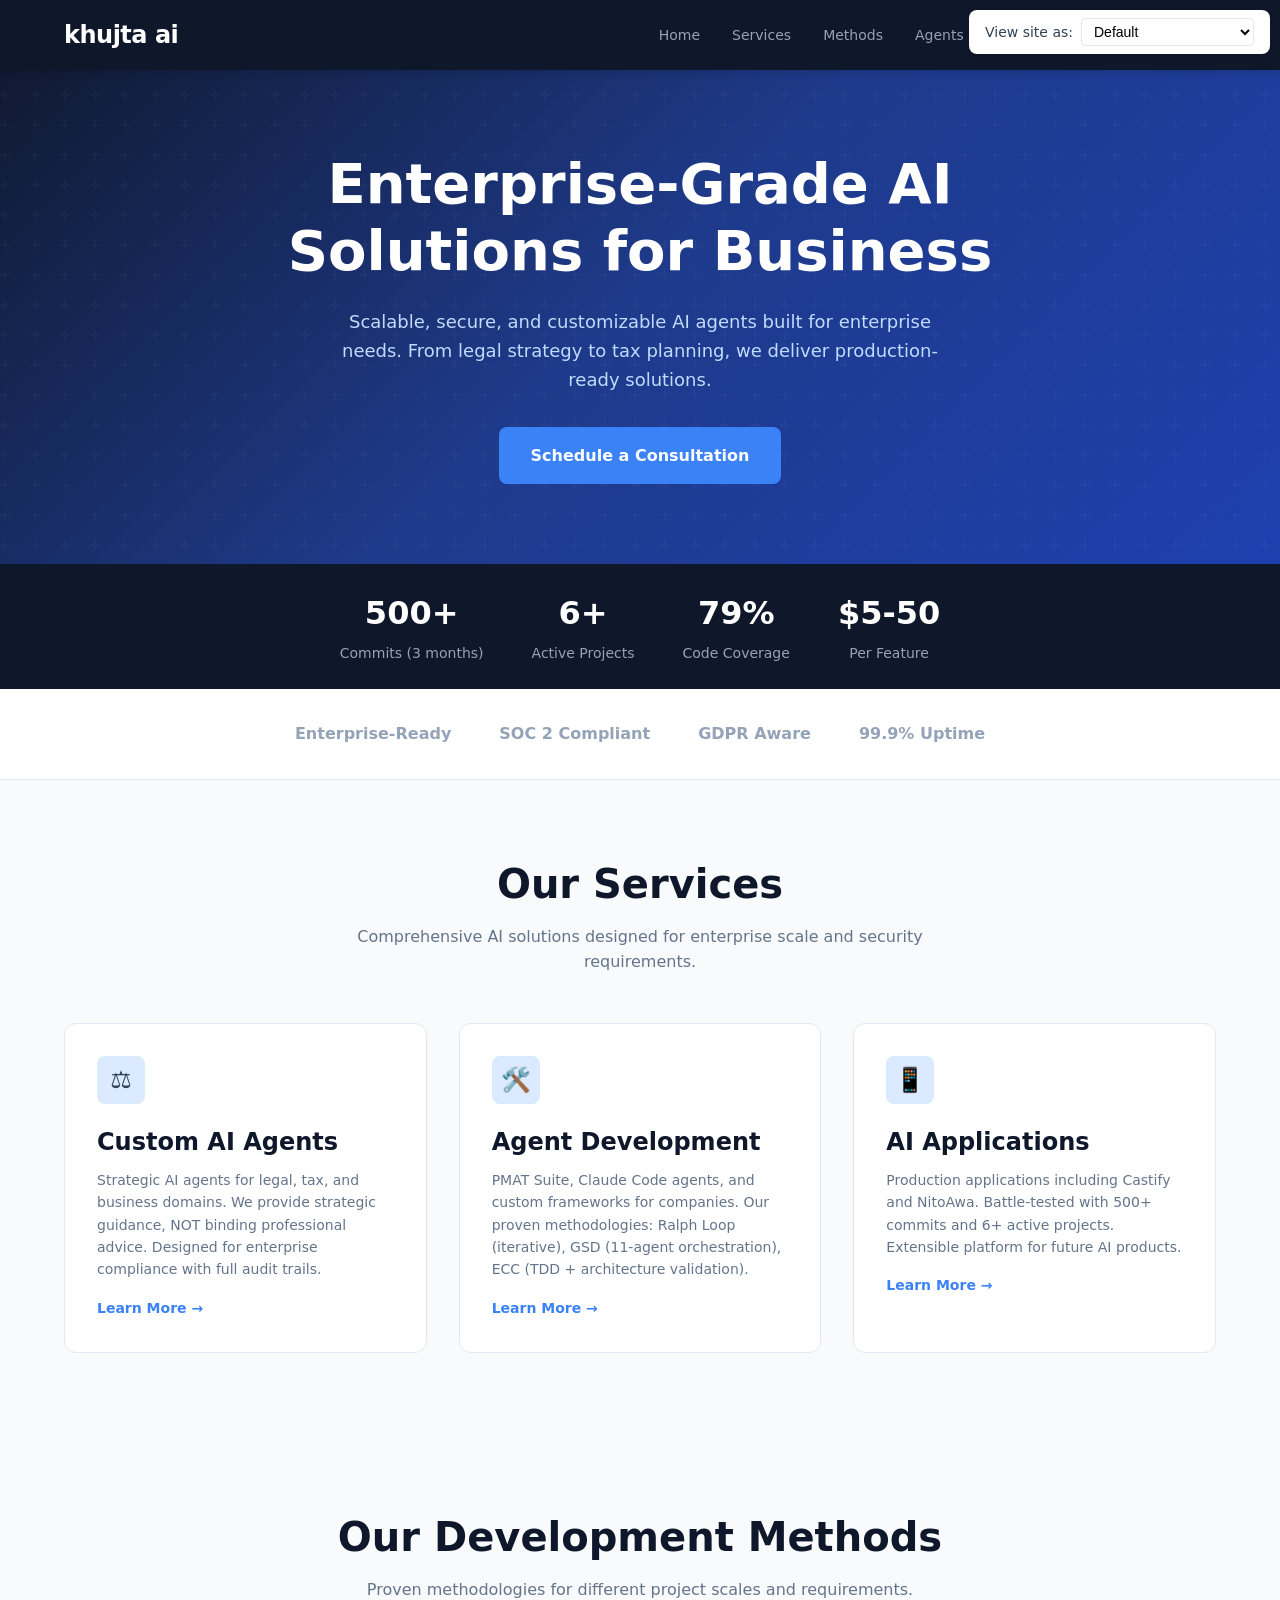
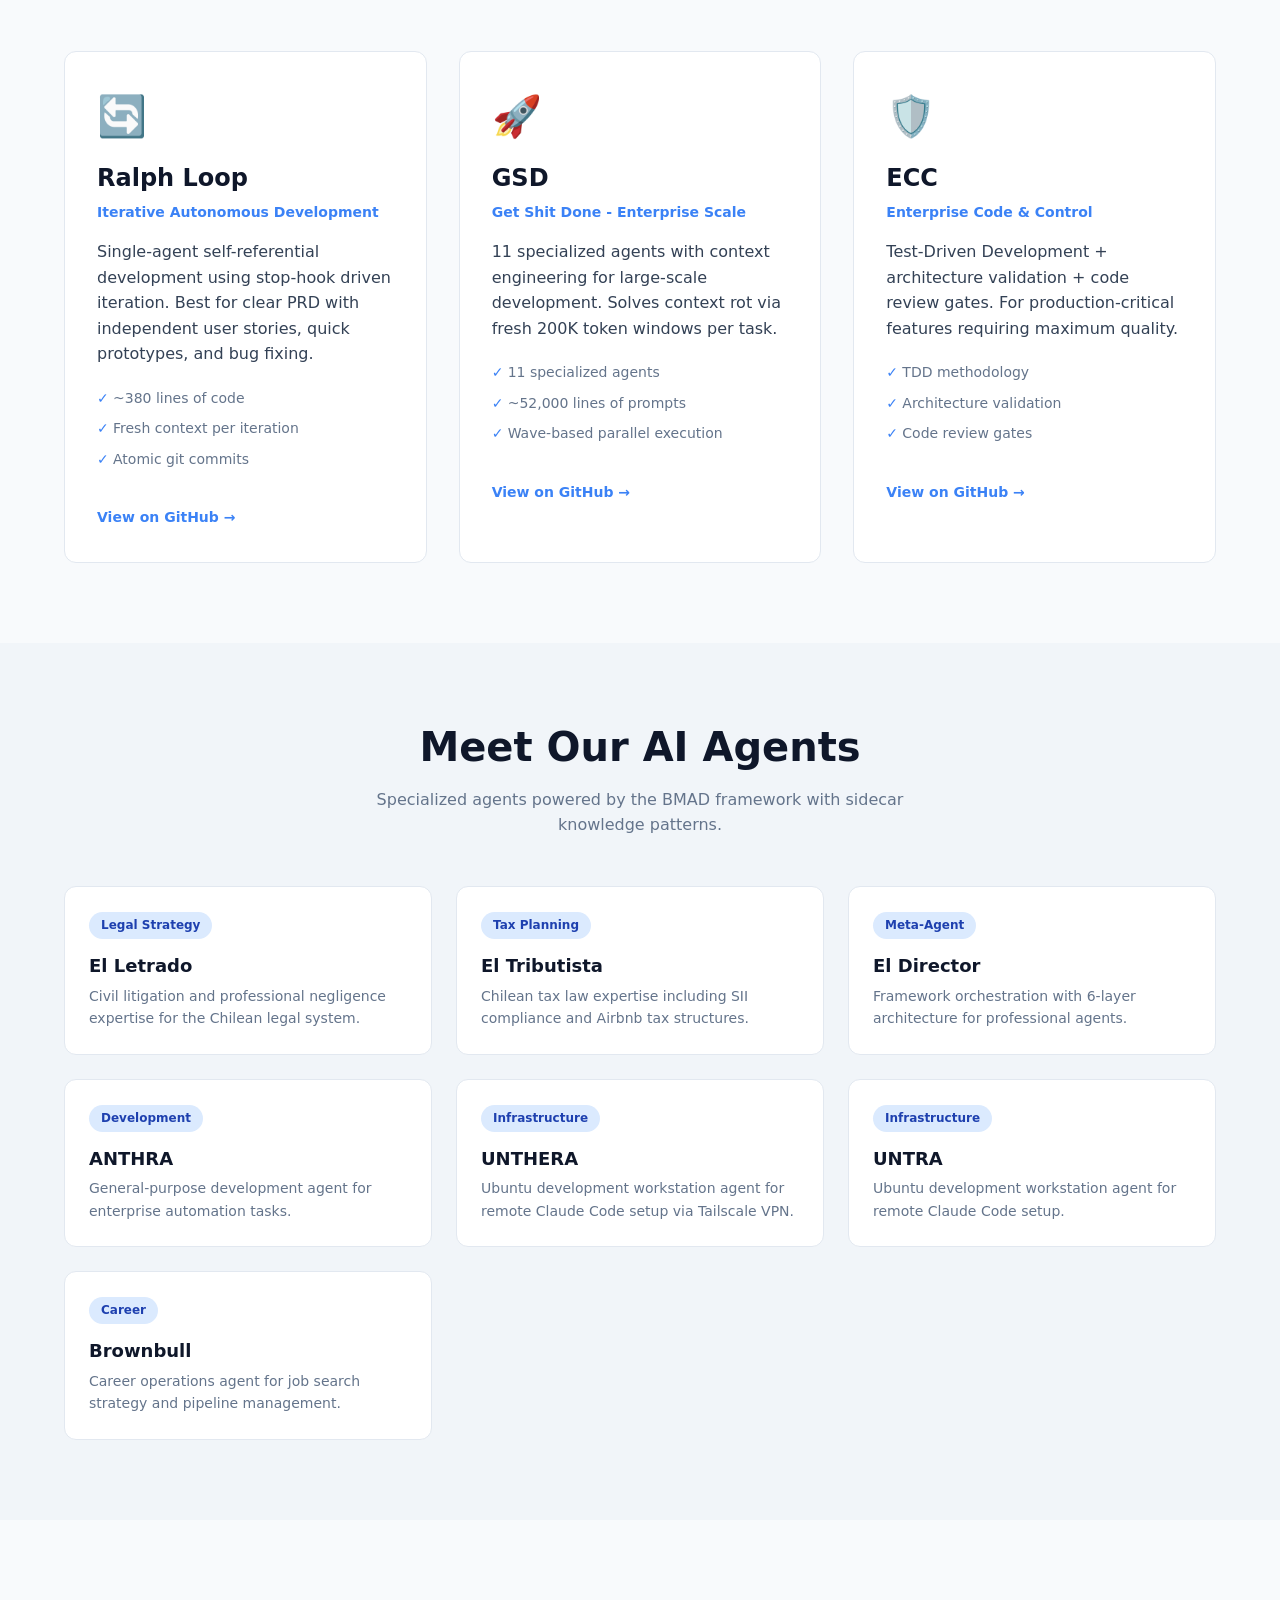
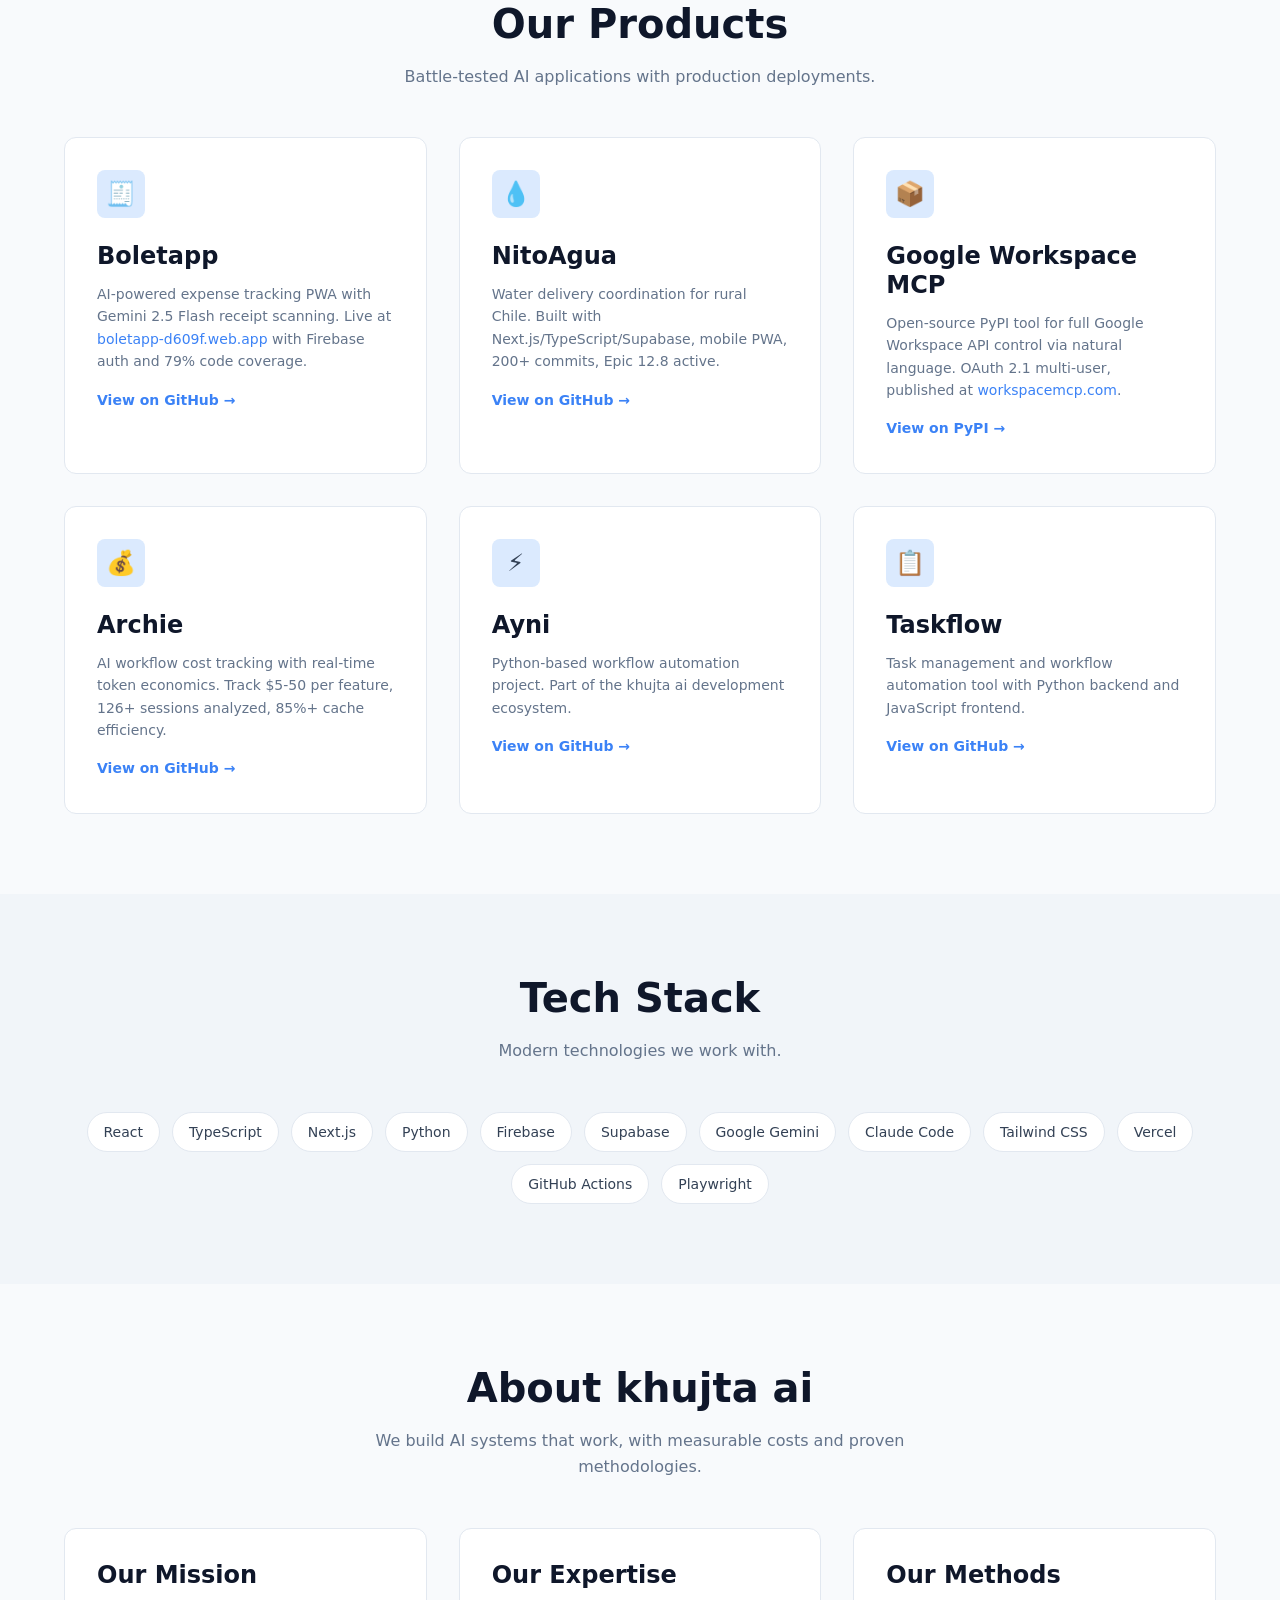
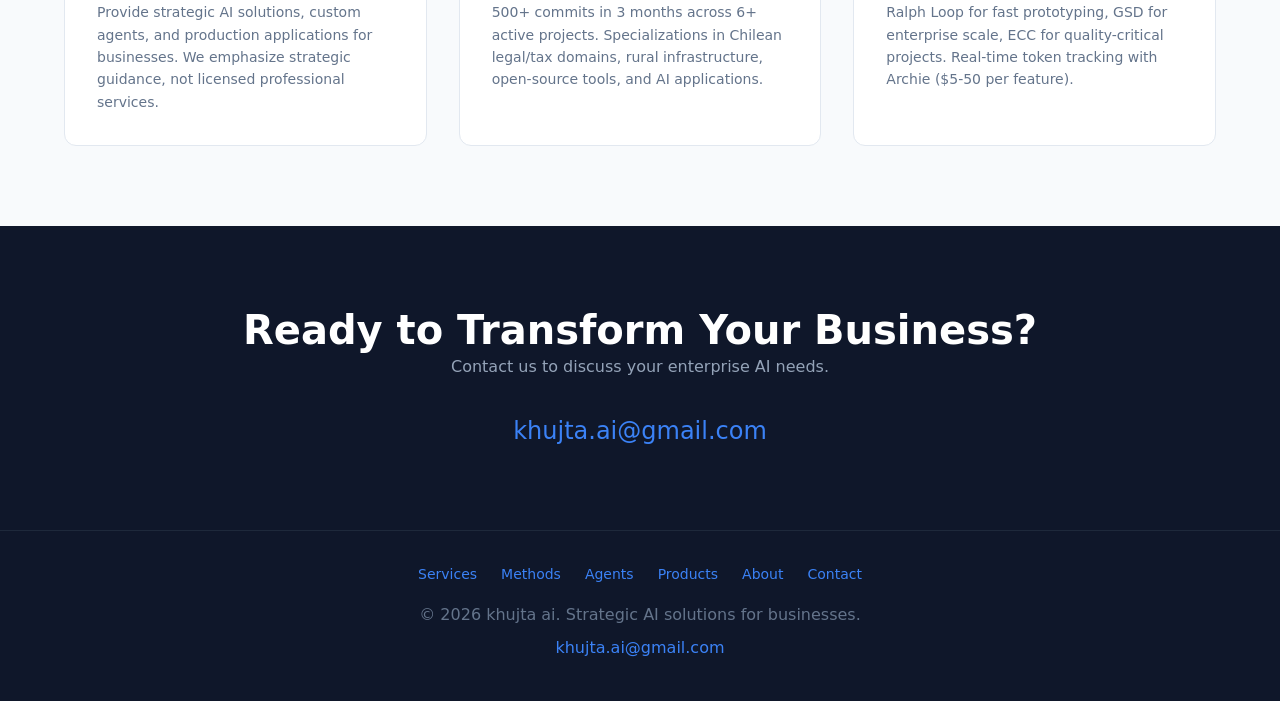
==== commit 0e7bb02f: "fix: Version selector now links to mockup HTML files" ====
--- a/index.html
+++ b/index.html
@@ -21,6 +21,7 @@
     <div class="version-selector">
         <label for="version-select">View site as:</label>
         <select id="version-select" onchange="switchVersion(this.value)">
+            <option value="">Default</option>
             <option value="enterprise">Enterprise</option>
             <option value="professional">Professional Services</option>
             <option value="healthcare">Healthcare</option>
@@ -340,8 +341,13 @@
     <script>
         // Version selector - switch between mockup versions
         function switchVersion(version) {
-            const baseUrl = window.location.href.split('?')[0];
-            window.location.href = baseUrl + '?v=' + version;
+            if (version === '') {
+                // Go to default main site
+                window.location.href = window.location.href.split('?')[0];
+                return;
+            }
+            // Link to the mockup HTML file
+            window.location.href = 'mockups/' + version + '.html';
         }
 
         // Check URL for version parameter
@@ -351,47 +357,6 @@
             const select = document.getElementById('version-select');
             if (select && document.querySelector('option[value="' + versionParam + '"]')) {
                 select.value = versionParam;
-                applyVersionStyles(versionParam);
-            }
-        }
-
-        // Apply version-specific styles
-        function applyVersionStyles(version) {
-            const root = document.documentElement;
-
-            const versions = {
-                enterprise: {
-                    primary: '#0f172a',
-                    accent: '#3b82f6',
-                    bg: '#f8fafc'
-                },
-                professional: {
-                    primary: '#1c1917',
-                    accent: '#b45309',
-                    bg: '#fafaf9'
-                },
-                healthcare: {
-                    primary: '#134e4a',
-                    accent: '#5eead4',
-                    bg: '#f0fdfa'
-                },
-                startup: {
-                    primary: '#18181b',
-                    accent: '#8b5cf6',
-                    bg: '#fafafa'
-                },
-                government: {
-                    primary: '#0c1222',
-                    accent: '#3b82f6',
-                    bg: '#0f172a'
-                }
-            };
-
-            const v = versions[version];
-            if (v) {
-                root.style.setProperty('--primary', v.primary);
-                root.style.setProperty('--accent', v.accent);
-                root.style.setProperty('--light', v.bg);
             }
         }
 
